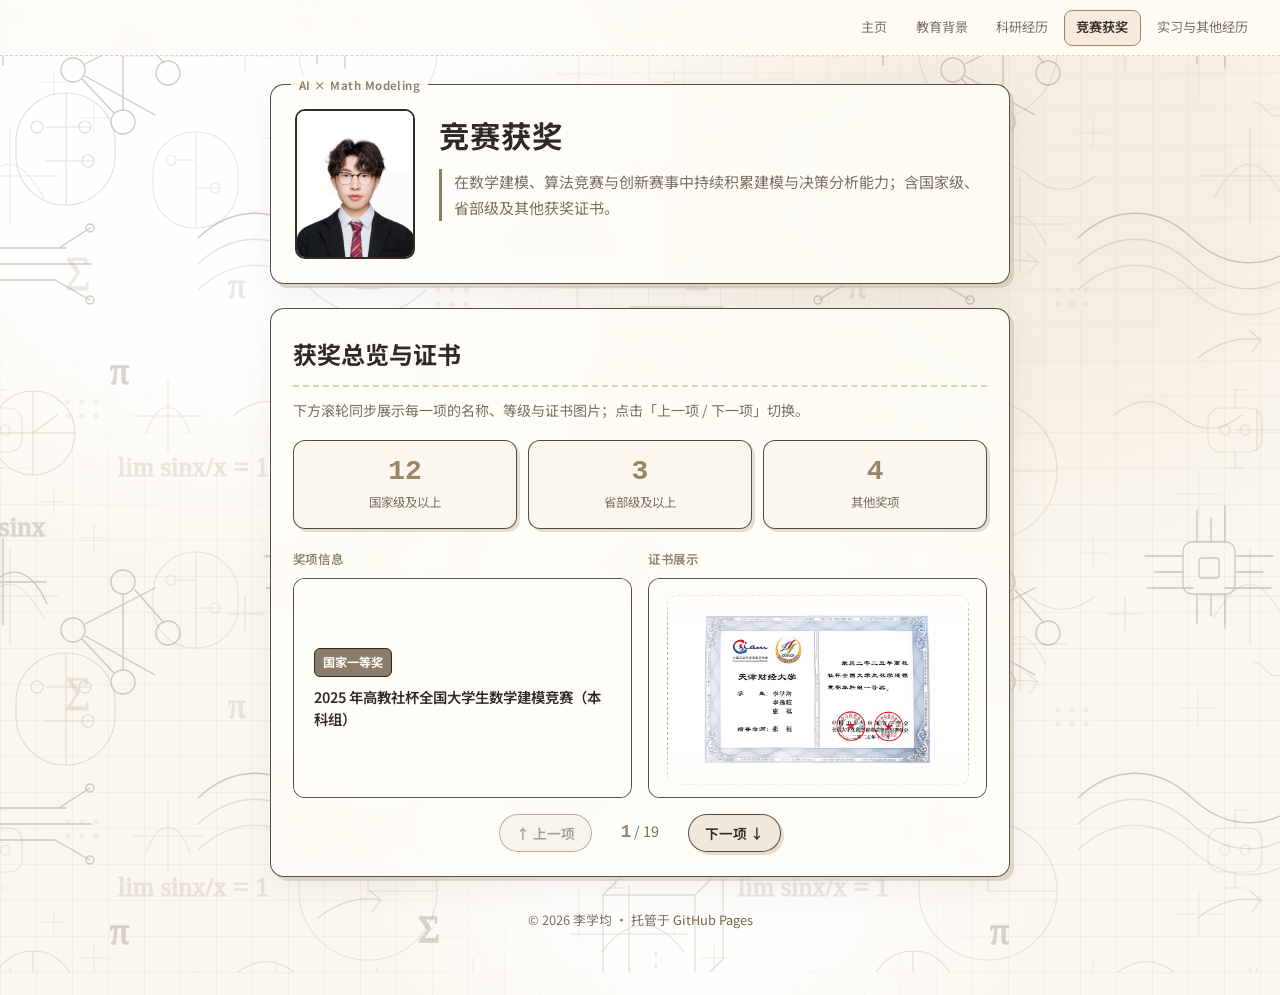
==== competition.html @ 3987a846 "拆分站点为五个板块：主页、教育、科研、竞赛、实习" ====
<!doctype html>
<html lang="zh-CN">
<head>
  <meta charset="UTF-8" />
  <meta name="viewport" content="width=device-width, initial-scale=1.0" />
  <meta name="description" content="李学均 - 竞赛获奖与证书展示" />
  <title>竞赛获奖 · 李学均</title>
  <link rel="preconnect" href="https://fonts.googleapis.com" />
  <link rel="preconnect" href="https://fonts.gstatic.com" crossorigin />
  <link href="https://fonts.googleapis.com/css2?family=Noto+Sans+SC:wght@400;500;700&display=swap" rel="stylesheet" />
  <link rel="stylesheet" href="css/style.css" />
</head>
<body>
  <div class="bg-gradient" aria-hidden="true"></div>

  <nav class="site-nav" aria-label="页面导览">
    <a href="./">主页</a>
    <a href="education.html">教育背景</a>
    <a href="research.html">科研经历</a>
    <a href="competition.html" aria-current="page">竞赛获奖</a>
    <a href="other.html">实习与其他经历</a>
  </nav>

  <div class="container">
    <header class="profile">
      <img class="avatar-img" src="images/avatar.jpg" alt="李学均证件照" width="120" height="150" />
      <div class="profile-main">
        <h1>竞赛获奖</h1>
        <p class="tagline">在数学建模、算法竞赛与创新赛事中持续积累建模与决策分析能力；含国家级、省部级及其他获奖证书。</p>
      </div>
    </header>

    <main>
      <section id="competition">
        <div class="section-head">
          <h2>获奖总览与证书</h2>
        </div>
        <p class="section-intro">下方滚轮同步展示每一项的名称、等级与证书图片；点击「上一项 / 下一项」切换。</p>
        <div id="award-carousel-root"></div>
      </section>
    </main>

    <footer>
      <p>© <span id="year"></span> 李学均 · 托管于 <a href="https://pages.github.com/" target="_blank" rel="noopener noreferrer">GitHub Pages</a></p>
    </footer>
  </div>

  <script src="js/competition-carousel.js"></script>
  <script>
    document.getElementById("year").textContent = new Date().getFullYear();
  </script>
</body>
</html>
---- css/style.css ----
:root {
  --bg: #fbf7ef;
  --bg-warm: #fffdf8;
  --bg-soft: #f4eadc;
  --bg-grid: rgba(205, 190, 170, 0.16);
  --surface: rgba(255, 253, 248, 0.9);
  --border: #ddd0bd;
  --border-sketch: #c4b39b;
  --text: #2f2a24;
  --muted: #7a6f61;
  --accent: #8b7d6b;
  --accent-soft: #f1e8dc;
  --math: #9a8567;
  --math-soft: #f5eadc;
  --sketch: #8f8171;
  --radius: 14px;
  --shadow: 0 10px 32px rgba(99, 82, 61, 0.08);
  --nav-h: 3.25rem;
  --stroke: 1.8;
}

* {
  box-sizing: border-box;
  margin: 0;
  padding: 0;
}

html {
  scroll-behavior: smooth;
  scroll-padding-top: calc(var(--nav-h) + 1rem);
}

body {
  position: relative;
  overflow-x: hidden;
  font-family: "Noto Sans SC", system-ui, sans-serif;
  background-color: var(--bg);
  background-image:
    radial-gradient(circle at 18% 12%, rgba(255, 255, 255, 0.95) 0 18%, transparent 34%),
    radial-gradient(circle at 82% 18%, rgba(239, 226, 208, 0.45) 0 13%, transparent 31%),
    radial-gradient(circle at 55% 82%, rgba(255, 255, 255, 0.82) 0 16%, transparent 33%),
    linear-gradient(var(--bg-grid) 1px, transparent 1px),
    linear-gradient(90deg, var(--bg-grid) 1px, transparent 1px);
  background-size: auto, auto, auto, 36px 36px, 36px 36px;
  color: var(--text);
  line-height: 1.75;
  min-height: 100vh;
}

/* AI × 数学简笔画动态背景层 */
body::before,
body::after {
  content: "";
  position: fixed;
  inset: -8vh -8vw;
  z-index: -2;
  pointer-events: none;
  background-repeat: repeat;
  will-change: transform;
}

body::before {
  opacity: 0.58;
  background-size: 880px 560px;
  background-image: url("data:image/svg+xml,%3Csvg xmlns='http://www.w3.org/2000/svg' width='880' height='560' viewBox='0 0 880 560' fill='none'%3E%3Cg stroke='%23918375' stroke-width='1.35' stroke-linecap='round' stroke-linejoin='round' opacity='.74'%3E%3Cpath d='M62 94h86m-43-43v86'/%3E%3Cpath d='M83 116c18-42 48-43 66 0'/%3E%3Ctext x='71' y='48' font-family='Georgia,serif' font-size='28' fill='%23918375' opacity='.72'%3Ey=sinx%3C/text%3E%3Cpath d='M690 76h96m-48-48v96'/%3E%3Cpath d='M714 103c18-69 44-69 62 0'/%3E%3Ctext x='704' y='36' font-family='Georgia,serif' font-size='27' fill='%23918375' opacity='.7'%3Ey=ax²+bx+c%3C/text%3E%3Ccircle cx='225' cy='94' r='12'/%3E%3Ccircle cx='175' cy='142' r='12'/%3E%3Ccircle cx='270' cy='145' r='12'/%3E%3Ccircle cx='225' cy='194' r='12'/%3E%3Cpath d='M225 106v76M187 136l70-36M187 148l70 39M237 102l29 33M184 151l32 34'/%3E%3Crect x='405' y='54' width='52' height='52' rx='9'/%3E%3Crect x='421' y='70' width='20' height='20' rx='3'/%3E%3Cpath d='M405 68h-38m38 16h-28m38 16h-46M457 68h38m-38 16h28m-38 16h46M419 54V22m14 32V30m14 24V18M419 106v30m14-30v22m14-22v34'/%3E%3Cpath d='M73 336h120M73 320h95M73 352h84M72 320l-32-20m33 52-32 20m120-52 31-20m-35 52 35 20'/%3E%3Ccircle cx='40' cy='300' r='4'/%3E%3Ccircle cx='192' cy='300' r='4'/%3E%3Ccircle cx='40' cy='372' r='4'/%3E%3Ccircle cx='192' cy='372' r='4'/%3E%3Cpath d='M300 310c35-33 79-33 114 0s79 33 114 0'/%3E%3Cpath d='M300 336c35-33 79-33 114 0s79 33 114 0' opacity='.55'/%3E%3Cpath d='M300 362c35-33 79-33 114 0s79 33 114 0' opacity='.42'/%3E%3Cpath d='M578 286l62-92 62 92zM640 194v92'/%3E%3Ctext x='609' y='321' font-family='Georgia,serif' font-size='31' fill='%23918375' opacity='.72'%3E∫ f(x) dx%3C/text%3E%3Ctext x='212' y='456' font-family='Georgia,serif' font-size='38' fill='%23918375' opacity='.78'%3Eπ%3C/text%3E%3Ctext x='520' y='454' font-family='Georgia,serif' font-size='38' fill='%23918375' opacity='.78'%3EΣ%3C/text%3E%3Cpath d='M705 407h92v92h-92zM705 407l28-28h92v92l-28 28M797 407l28-28M797 499l28-28' opacity='.6'/%3E%3C/g%3E%3Cg stroke='%23b7a58d' stroke-width='1.15' stroke-linecap='round' stroke-linejoin='round' opacity='.62'%3E%3Cpath d='M93 505a42 42 0 1 0 84 0a42 42 0 1 0-84 0M135 463v84M93 505h84M135 505l24-18'/%3E%3Cpath d='M336 487c22-18 42-18 64 0s42 18 64 0'/%3E%3Cpath d='M420 430c20-16 40-22 63-18M483 412l-11-9m11 9l-9 12'/%3E%3Cpath d='M672 446h118m-59-48v96M704 464c27-36 55-36 82 0'/%3E%3Cpath d='M758 464v40' stroke-dasharray='5 6'/%3E%3Cpath d='M118 214c0-27 22-49 49-49h1c27 0 49 22 49 49v14c0 27-22 49-49 49h-1c-27 0-49-22-49-49zM168 165v112M148 199h20m-20 34h20m0-34h25m-25 34h28M145 199a6 6 0 1 0 0 .1M193 199a6 6 0 1 0 0 .1M196 233a6 6 0 1 0 0 .1'/%3E%3C/g%3E%3Cg fill='%23b7a58d' opacity='.48'%3E%3Ccircle cx='56' cy='210' r='3'/%3E%3Ccircle cx='72' cy='210' r='3'/%3E%3Ccircle cx='88' cy='210' r='3'/%3E%3Ccircle cx='56' cy='226' r='3'/%3E%3Ccircle cx='72' cy='226' r='3'/%3E%3Ccircle cx='88' cy='226' r='3'/%3E%3Ccircle cx='56' cy='242' r='3'/%3E%3Ccircle cx='72' cy='242' r='3'/%3E%3Ccircle cx='88' cy='242' r='3'/%3E%3Ccircle cx='812' cy='184' r='3'/%3E%3Ccircle cx='828' cy='184' r='3'/%3E%3Ccircle cx='844' cy='184' r='3'/%3E%3Ccircle cx='812' cy='200' r='3'/%3E%3Ccircle cx='828' cy='200' r='3'/%3E%3Ccircle cx='844' cy='200' r='3'/%3E%3Ccircle cx='812' cy='216' r='3'/%3E%3Ccircle cx='828' cy='216' r='3'/%3E%3Ccircle cx='844' cy='216' r='3'/%3E%3C/g%3E%3Cg stroke='%23c8b79f' stroke-width='1.2' opacity='.62' stroke-linecap='round'%3E%3Cpath d='M540 92h42M560 72v42M330 126h34M347 109v34M568 236h42M589 216v42M458 502h42M479 481v42M770 300h36M788 282v36'/%3E%3Cpath d='M475 174c12 0 12 14 24 14s12-14 24-14 12 14 24 14'/%3E%3C/g%3E%3C/svg%3E");
  animation: aiMathFloatA 34s ease-in-out infinite alternate;
}

body::after {
  opacity: 0.32;
  z-index: -1;
  background-size: 620px 420px;
  background-image: url("data:image/svg+xml,%3Csvg xmlns='http://www.w3.org/2000/svg' width='620' height='420' viewBox='0 0 620 420' fill='none'%3E%3Cg stroke='%23a99780' stroke-width='1.15' stroke-linecap='round' stroke-linejoin='round' opacity='.68'%3E%3Crect x='70' y='60' width='54' height='44' rx='13'/%3E%3Ccircle cx='87' cy='82' r='5'/%3E%3Ccircle cx='107' cy='82' r='5'/%3E%3Cpath d='M97 104v16M88 120h18M97 60V42m0 0h11'/%3E%3Cpath d='M235 68h70m-35-35v70M248 85c12-34 32-34 44 0'/%3E%3Ctext x='220' y='128' font-family='Georgia,serif' font-size='27' fill='%23a99780'%3Elim sinx/x = 1%3C/text%3E%3Cpath d='M470 54c38 0 69 31 69 69M470 54v69h69'/%3E%3Ccircle cx='470' cy='123' r='69'/%3E%3Cpath d='M64 248h96m-48-48v96M76 270c25-45 45-45 70 0'/%3E%3Cpath d='M255 246c0-24 18-42 42-42h1c24 0 42 18 42 42v12c0 24-18 42-42 42h-1c-24 0-42-18-42-42zM298 204v96M278 232h20m0 28h24M278 232a5 5 0 1 0 0 .1M322 260a5 5 0 1 0 0 .1'/%3E%3Cpath d='M445 248c22-18 44-18 66 0s44 18 66 0'/%3E%3Cpath d='M455 296h94m-47-47v94M476 317c18-38 34-38 52 0'/%3E%3Cpath d='M430 350c28-16 59-21 90-16M520 334l-11-9m11 9l-9 12'/%3E%3Ctext x='167' y='354' font-family='Georgia,serif' font-size='36' fill='%23a99780'%3E∑%3C/text%3E%3Ctext x='330' y='370' font-family='Georgia,serif' font-size='36' fill='%23a99780'%3Eπ%3C/text%3E%3C/g%3E%3Cg stroke='%23c7b8a2' stroke-width='1.05' opacity='.72' stroke-linecap='round'%3E%3Cpath d='M38 146h46M61 123v46M144 154h24M156 142v24M370 78h36M388 60v36M560 205h30M575 190v30M42 360h36M60 342v36'/%3E%3Cpath d='M182 190h28m-14-14v28M364 210h28m-14-14v28'/%3E%3C/g%3E%3Cg fill='%23c7b8a2' opacity='.54'%3E%3Ccircle cx='170' cy='54' r='2.8'/%3E%3Ccircle cx='184' cy='54' r='2.8'/%3E%3Ccircle cx='198' cy='54' r='2.8'/%3E%3Ccircle cx='170' cy='68' r='2.8'/%3E%3Ccircle cx='184' cy='68' r='2.8'/%3E%3Ccircle cx='198' cy='68' r='2.8'/%3E%3Ccircle cx='540' cy='362' r='2.8'/%3E%3Ccircle cx='554' cy='362' r='2.8'/%3E%3Ccircle cx='568' cy='362' r='2.8'/%3E%3Ccircle cx='540' cy='376' r='2.8'/%3E%3Ccircle cx='554' cy='376' r='2.8'/%3E%3Ccircle cx='568' cy='376' r='2.8'/%3E%3C/g%3E%3C/svg%3E");
  animation: aiMathFloatB 46s ease-in-out infinite alternate;
}

@keyframes aiMathFloatA {
  0% { transform: translate3d(-1.5vw, -1.2vh, 0) rotate(-0.2deg); }
  28% { transform: translate3d(1.8vw, 1.1vh, 0) rotate(0.35deg); }
  58% { transform: translate3d(-0.8vw, 2.2vh, 0) rotate(-0.15deg); }
  100% { transform: translate3d(1.2vw, -0.8vh, 0) rotate(0.25deg); }
}

@keyframes aiMathFloatB {
  0% { transform: translate3d(1.2vw, 1vh, 0) rotate(0.25deg); }
  35% { transform: translate3d(-2vw, -0.8vh, 0) rotate(-0.25deg); }
  72% { transform: translate3d(0.6vw, -2vh, 0) rotate(0.18deg); }
  100% { transform: translate3d(-1vw, 1.3vh, 0) rotate(-0.2deg); }
}

/* 背景简笔画装饰 */
.sketch-deco {
  position: fixed;
  pointer-events: none;
  z-index: 0;
  opacity: 0.34;
  color: var(--sketch);
  filter: drop-shadow(0 10px 18px rgba(106, 91, 70, 0.08));
  animation: sketchRandomFloat var(--float-duration, 13s) ease-in-out infinite alternate;
  animation-delay: var(--float-delay, 0s);
  will-change: transform;
}

.sketch-deco svg {
  width: 100%;
  height: 100%;
}

.sketch-deco--tl { top: 4.5rem; left: 1rem; width: 120px; height: 100px; --float-duration: 12s; --float-delay: -2s; }
.sketch-deco--tr { top: 5rem; right: 1rem; width: 110px; height: 90px; opacity: 0.28; --float-duration: 15s; --float-delay: -6s; }
.sketch-deco--bl { bottom: 2rem; left: 0.5rem; width: 100px; height: 80px; opacity: 0.25; --float-duration: 17s; --float-delay: -9s; }
.sketch-deco--br { bottom: 2rem; right: 0.5rem; width: 130px; height: 100px; opacity: 0.3; --float-duration: 14s; --float-delay: -4s; }

@keyframes sketchRandomFloat {
  0% { transform: translate3d(0, 0, 0) rotate(-1deg); }
  33% { transform: translate3d(10px, -16px, 0) rotate(1.5deg); }
  66% { transform: translate3d(-8px, 12px, 0) rotate(-1.2deg); }
  100% { transform: translate3d(14px, 7px, 0) rotate(1deg); }
}

/* 顶栏导览 */
.site-nav {
  position: fixed;
  top: 0;
  right: 0;
  left: 0;
  z-index: 100;
  display: flex;
  justify-content: flex-end;
  align-items: center;
  gap: 0.25rem;
  flex-wrap: wrap;
  padding: 0.6rem 1.25rem;
  background: rgba(255, 253, 248, 0.88);
  backdrop-filter: blur(10px);
  border-bottom: 1.5px dashed var(--border);
}

.site-nav a {
  color: var(--muted);
  text-decoration: none;
  font-size: 0.82rem;
  padding: 0.35rem 0.7rem;
  border-radius: 8px;
  border: 1.5px solid transparent;
  transition: color 0.2s, background 0.2s, border-color 0.2s, transform 0.2s;
  white-space: nowrap;
}

.site-nav a:hover,
.site-nav a:focus-visible {
  color: var(--text);
  background: var(--accent-soft);
  border-color: var(--border);
}

.site-nav a[aria-current="page"] {
  color: var(--text);
  background: var(--math-soft);
  border-color: var(--math);
  font-weight: 600;
}

/* 主页板块入口 */
.home-hub {
  margin-bottom: 0;
}

.home-cards {
  list-style: none;
  display: grid;
  grid-template-columns: repeat(auto-fill, minmax(220px, 1fr));
  gap: 0.85rem;
}

.home-card {
  display: flex;
  flex-direction: column;
  gap: 0.35rem;
  height: 100%;
  padding: 1rem 1.05rem;
  text-decoration: none;
  color: inherit;
  background: rgba(251, 247, 239, 0.78);
  border: 1.8px solid rgba(47, 42, 36, 0.82);
  border-radius: 12px;
  box-shadow: 3px 3px 0 rgba(210, 196, 175, 0.55);
  transition: transform 0.15s ease, background 0.2s ease, box-shadow 0.2s ease;
}

.home-card:hover,
.home-card:focus-visible {
  background: #fffdf8;
  transform: translateY(-2px);
  box-shadow: 5px 5px 0 rgba(210, 196, 175, 0.62);
}

.home-card__icon {
  align-self: flex-start;
  font-size: 0.72rem;
  font-weight: 700;
  letter-spacing: 0.06em;
  font-family: "Courier New", monospace;
  color: var(--math);
  padding: 0.2rem 0.45rem;
  border: 1.5px dashed var(--border-sketch);
  border-radius: 6px;
}

.home-card__title {
  font-size: 1rem;
  font-weight: 700;
  color: var(--text);
}

.home-card__desc {
  font-size: 0.82rem;
  color: var(--muted);
  line-height: 1.5;
}

.container {
  position: relative;
  z-index: 1;
  max-width: 780px;
  margin: 0 auto;
  padding: calc(var(--nav-h) + 2rem) 1.25rem 4rem;
}

/* 首页 */
header.profile {
  display: grid;
  grid-template-columns: auto 1fr;
  gap: 1.25rem 1.5rem;
  align-items: start;
  padding: 1.5rem;
  margin-bottom: 1.5rem;
  background: var(--surface);
  border: 1.8px solid rgba(47, 42, 36, 0.82);
  border-radius: var(--radius);
  box-shadow: 4px 4px 0 rgba(210, 196, 175, 0.7), var(--shadow);
  position: relative;
  backdrop-filter: blur(8px);
}

header.profile::before {
  content: "AI × Math Modeling";
  position: absolute;
  top: -0.65rem;
  left: 1.25rem;
  font-size: 0.72rem;
  font-weight: 600;
  letter-spacing: 0.04em;
  color: var(--accent);
  background: var(--surface);
  padding: 0 0.5rem;
}

.avatar-wrap {
  grid-row: 1 / span 3;
  position: relative;
}

.avatar-img {
  width: 120px;
  height: 150px;
  object-fit: cover;
  object-position: center top;
  border-radius: 10px;
  border: 2px solid var(--text);
  display: block;
  background: #fff;
}

.avatar-doodle {
  position: absolute;
  bottom: -8px;
  right: -12px;
  width: 36px;
  height: 36px;
  color: var(--math);
}

.profile-main h1 {
  font-size: 1.9rem;
  font-weight: 700;
  letter-spacing: 0.03em;
  margin-bottom: 0.4rem;
  color: var(--text);
}

.tagline {
  color: var(--muted);
  font-size: 0.94rem;
  margin-bottom: 0.9rem;
  padding-left: 0.75rem;
  border-left: 3px solid var(--accent);
}

.profile-meta {
  list-style: none;
  font-size: 0.88rem;
  color: var(--muted);
}

.profile-meta li {
  margin-bottom: 0.35rem;
  display: flex;
  flex-wrap: wrap;
  gap: 0.25rem 0.5rem;
  align-items: baseline;
}

.profile-meta a {
  color: #75654f;
  text-decoration: none;
  border-bottom: 1px dashed #75654f;
}

.profile-meta a:hover {
  border-bottom-style: solid;
}

.profile-meta strong {
  color: var(--text);
  font-weight: 600;
  min-width: 4.5em;
}

.profile-tags {
  display: flex;
  flex-wrap: wrap;
  gap: 0.4rem;
  margin-top: 0.75rem;
  list-style: none;
}

.profile-tags li {
  font-size: 0.78rem;
  padding: 0.2rem 0.55rem;
  border: 1.5px dashed var(--border-sketch);
  border-radius: 6px;
  color: var(--sketch);
  background: rgba(251, 247, 239, 0.78);
}

/* 区块 */
section {
  background: var(--surface);
  border: 1.8px solid rgba(47, 42, 36, 0.82);
  border-radius: var(--radius);
  padding: 1.5rem 1.35rem;
  margin-bottom: 1.35rem;
  box-shadow: 4px 4px 0 rgba(210, 196, 175, 0.62), var(--shadow);
  position: relative;
  backdrop-filter: blur(8px);
}

.section-head {
  display: flex;
  align-items: center;
  gap: 0.65rem;
  margin-bottom: 1rem;
  padding-bottom: 0.65rem;
  border-bottom: 2px dashed var(--border);
}

.section-icon {
  flex-shrink: 0;
  width: 36px;
  height: 36px;
  color: var(--accent);
}

section > h2 {
  font-size: 1.12rem;
  font-weight: 700;
  color: var(--text);
  margin: 0;
  padding: 0;
  border: none;
}

section h3 {
  font-size: 0.95rem;
  font-weight: 600;
  color: var(--math);
  margin: 1.35rem 0 0.75rem;
  display: flex;
  align-items: center;
  gap: 0.4rem;
}

section h3::before {
  content: "";
  display: inline-block;
  width: 12px;
  height: 12px;
  border: 2px solid var(--math);
  border-radius: 50%;
  flex-shrink: 0;
}

section h3:first-of-type {
  margin-top: 0;
}

.edu-header .school {
  font-size: 1rem;
  font-weight: 600;
}

.edu-header .detail {
  font-size: 0.88rem;
  color: var(--muted);
  margin-top: 0.2rem;
}

.edu-stats {
  display: flex;
  flex-wrap: wrap;
  gap: 0.5rem;
  margin: 0.85rem 0 1rem;
}

.edu-stats span {
  font-size: 0.84rem;
  padding: 0.3rem 0.7rem;
  background: var(--math-soft);
  color: var(--math);
  border: 1.5px solid var(--math);
  border-radius: 999px;
  font-weight: 500;
}

.course-grid {
  display: grid;
  grid-template-columns: repeat(auto-fill, minmax(148px, 1fr));
  gap: 0.55rem;
  list-style: none;
  margin-bottom: 1rem;
}

.course-grid li {
  font-size: 0.82rem;
  padding: 0.55rem 0.65rem;
  background: rgba(251, 247, 239, 0.78);
  border: 1.5px dashed var(--border-sketch);
  border-radius: 10px;
  color: var(--muted);
}

.course-grid .score {
  display: block;
  color: var(--accent);
  font-weight: 700;
  font-size: 1rem;
  margin-top: 0.2rem;
  font-family: "Courier New", monospace;
}

.honors-list {
  list-style: none;
  display: flex;
  flex-wrap: wrap;
  gap: 0.5rem;
}

.honors-list li {
  font-size: 0.82rem;
  padding: 0.35rem 0.75rem;
  background: var(--accent-soft);
  border: 1.5px solid var(--accent);
  border-radius: 8px;
  color: var(--text);
}

.entry-list {
  list-style: none;
}

.entry-list > li {
  padding: 1rem 0;
  border-bottom: 1.5px dashed var(--border);
}

.entry-list > li:last-child {
  border-bottom: none;
  padding-bottom: 0;
}

.entry-title {
  font-size: 0.92rem;
  font-weight: 600;
  margin-bottom: 0.5rem;
  line-height: 1.55;
}

.entry-body {
  list-style: none;
  font-size: 0.88rem;
  color: var(--muted);
}

.entry-body li {
  position: relative;
  padding-left: 1.1rem;
  margin-bottom: 0.35rem;
}

.entry-body li::before {
  content: "→";
  position: absolute;
  left: 0;
  color: var(--accent);
  font-size: 0.85em;
}

.competition-list {
  list-style: none;
}

.competition-list li {
  font-size: 0.9rem;
  padding: 0.5rem 0;
  border-bottom: 1.5px dashed var(--border);
  display: flex;
  flex-wrap: wrap;
  gap: 0.4rem 0.75rem;
  align-items: baseline;
}

.competition-list li:last-child {
  border-bottom: none;
}

.competition-list .award {
  color: #fffdf8;
  background: var(--accent);
  font-weight: 600;
  font-size: 0.78rem;
  padding: 0.15rem 0.5rem;
  border-radius: 6px;
  border: 1.5px solid var(--text);
  white-space: nowrap;
}

.competition-list .event {
  color: var(--text);
  flex: 1;
  min-width: 12rem;
}

/* 竞赛获奖总览 + 双滚轮 */
.section-intro {
  font-size: 0.88rem;
  color: var(--muted);
  margin: -0.35rem 0 1.1rem;
}

.award-overview {
  display: grid;
  grid-template-columns: repeat(3, 1fr);
  gap: 0.65rem;
  margin-bottom: 1.25rem;
}

.award-stat {
  text-align: center;
  padding: 0.85rem 0.5rem;
  background: rgba(251, 247, 239, 0.85);
  border: 1.8px solid rgba(47, 42, 36, 0.82);
  border-radius: 12px;
  box-shadow: 3px 3px 0 rgba(210, 196, 175, 0.55);
}

.award-stat__num {
  display: block;
  font-size: 1.75rem;
  font-weight: 700;
  color: var(--math);
  font-family: "Courier New", monospace;
  line-height: 1.2;
}

.award-stat__label {
  display: block;
  margin-top: 0.25rem;
  font-size: 0.78rem;
  color: var(--muted);
}

.award-carousel__wheels {
  display: grid;
  grid-template-columns: 1fr 1fr;
  gap: 1rem;
  align-items: stretch;
}

.wheel-panel {
  min-width: 0;
}

.wheel-panel__label {
  font-size: 0.78rem;
  font-weight: 600;
  color: var(--sketch);
  letter-spacing: 0.06em;
  text-transform: uppercase;
  margin-bottom: 0.45rem;
}

.wheel-viewport {
  position: relative;
  height: 220px;
  overflow: hidden;
  border: 1.8px solid rgba(47, 42, 36, 0.82);
  border-radius: 12px;
  background: rgba(255, 253, 248, 0.72);
  box-shadow: inset 0 0 0 1px rgba(255, 255, 255, 0.65);
  perspective: 900px;
}

.wheel-viewport::before,
.wheel-viewport::after {
  content: "";
  position: absolute;
  left: 0;
  right: 0;
  height: 48px;
  z-index: 2;
  pointer-events: none;
}

.wheel-viewport::before {
  top: 0;
  background: linear-gradient(to bottom, var(--bg-warm) 10%, transparent);
}

.wheel-viewport::after {
  bottom: 0;
  background: linear-gradient(to top, var(--bg-warm) 10%, transparent);
}

.wheel-track {
  display: flex;
  flex-direction: column;
  gap: 0.65rem;
  padding: 10px 0.75rem;
  transition: transform 0.52s cubic-bezier(0.33, 1, 0.45, 1);
  will-change: transform;
}

.wheel-item {
  flex-shrink: 0;
  min-height: 200px;
  display: flex;
  flex-direction: column;
  justify-content: center;
  opacity: 0.38;
  transform: scale(0.94) rotateX(8deg);
  transform-origin: center center;
  transition: opacity 0.45s ease, transform 0.52s cubic-bezier(0.33, 1, 0.45, 1);
}

.wheel-item.is-adjacent {
  opacity: 0.62;
  transform: scale(0.97) rotateX(4deg);
}

.wheel-item.is-active {
  opacity: 1;
  transform: scale(1) rotateX(0deg);
}

.wheel-item--text {
  padding: 0.65rem 0.5rem;
}

.wheel-item__level {
  display: inline-block;
  align-self: flex-start;
  font-size: 0.76rem;
  font-weight: 700;
  color: #fffdf8;
  background: var(--accent);
  border: 1.5px solid var(--text);
  border-radius: 6px;
  padding: 0.18rem 0.5rem;
  margin-bottom: 0.55rem;
}

.wheel-item__name {
  font-size: 0.9rem;
  font-weight: 600;
  line-height: 1.55;
  color: var(--text);
}

.wheel-item--image {
  padding: 0.35rem;
}

.cert-frame {
  position: relative;
  width: 100%;
  height: 190px;
  border: 1.5px dashed var(--border-sketch);
  border-radius: 10px;
  overflow: hidden;
  background: #fff;
  display: flex;
  align-items: center;
  justify-content: center;
}

.cert-frame img {
  width: 100%;
  height: 100%;
  object-fit: contain;
  display: block;
}

.cert-frame.is-missing img {
  display: none;
}

.cert-placeholder {
  display: none;
  flex-direction: column;
  align-items: center;
  justify-content: center;
  gap: 0.35rem;
  padding: 0.75rem;
  text-align: center;
  color: var(--muted);
}

.cert-frame.is-missing .cert-placeholder {
  display: flex;
}

.cert-placeholder p {
  font-size: 0.82rem;
}

.cert-placeholder code {
  font-size: 0.68rem;
  word-break: break-all;
  color: var(--sketch);
  background: var(--accent-soft);
  padding: 0.2rem 0.35rem;
  border-radius: 4px;
}

.award-carousel__controls {
  display: flex;
  align-items: center;
  justify-content: center;
  gap: 1rem;
  margin-top: 1rem;
  flex-wrap: wrap;
}

.wheel-btn {
  font-family: inherit;
  font-size: 0.86rem;
  font-weight: 600;
  color: var(--text);
  background: var(--accent-soft);
  border: 1.8px solid rgba(47, 42, 36, 0.82);
  border-radius: 999px;
  padding: 0.5rem 1rem;
  cursor: pointer;
  box-shadow: 3px 3px 0 rgba(210, 196, 175, 0.55);
  transition: transform 0.15s ease, background 0.2s ease, opacity 0.2s ease;
}

.wheel-btn:hover:not(:disabled) {
  background: #fffdf8;
  transform: translateY(-1px);
}

.wheel-btn:disabled {
  opacity: 0.45;
  cursor: not-allowed;
  box-shadow: none;
}

.wheel-indicator {
  font-size: 0.9rem;
  color: var(--muted);
  min-width: 4rem;
  text-align: center;
}

.wheel-indicator__current {
  font-weight: 700;
  color: var(--math);
  font-family: "Courier New", monospace;
  font-size: 1.1rem;
}

.other-list .entry-desc {
  font-size: 0.88rem;
  color: var(--muted);
}

footer {
  text-align: center;
  margin-top: 2rem;
  font-size: 0.8rem;
  color: var(--muted);
}

footer a {
  color: #75654f;
  text-decoration: none;
}

footer .footer-doodle {
  display: block;
  margin: 0 auto 0.5rem;
  width: 48px;
  height: 32px;
  color: var(--sketch);
  opacity: 0.5;
}

@media (max-width: 600px) {
  .sketch-deco { display: none; }

  body::before {
    opacity: 0.34;
    background-size: 700px 445px;
  }

  body::after {
    opacity: 0.2;
    background-size: 520px 352px;
  }

  .site-nav {
    justify-content: center;
    padding: 0.5rem;
    gap: 0.2rem;
  }

  .site-nav a {
    font-size: 0.74rem;
    padding: 0.32rem 0.5rem;
  }

  .home-cards {
    grid-template-columns: 1fr;
  }

  header.profile {
    grid-template-columns: 1fr;
    text-align: center;
  }

  .avatar-wrap {
    margin: 0 auto;
    grid-row: auto;
  }

  .tagline {
    border-left: none;
    padding-left: 0;
    text-align: left;
  }

  .profile-meta {
    text-align: left;
  }

  .profile-tags {
    justify-content: center;
  }

  .award-overview {
    grid-template-columns: 1fr;
  }

  .award-carousel__wheels {
    grid-template-columns: 1fr;
  }

  .wheel-viewport {
    height: 200px;
  }

  .wheel-item {
    min-height: 180px;
  }

  .cert-frame {
    height: 168px;
  }
}

@media (prefers-reduced-motion: no-preference) {
  .site-nav a:hover {
    transform: translateY(-1px);
  }
}

@media (prefers-reduced-motion: reduce) {
  *,
  *::before,
  *::after {
    animation-duration: 0.001ms !important;
    animation-iteration-count: 1 !important;
    scroll-behavior: auto !important;
  }
}
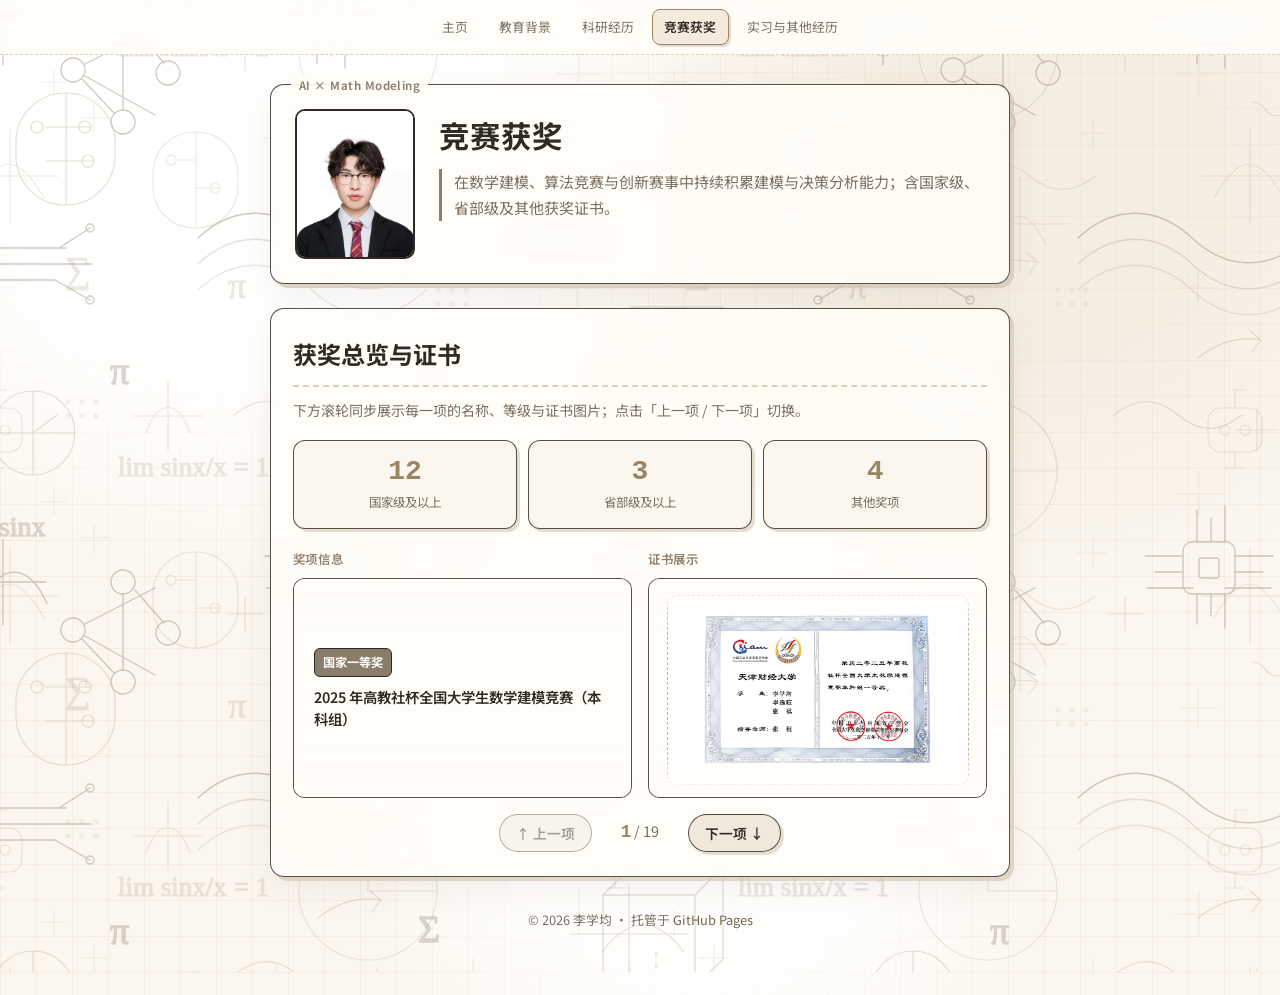
==== commit 948619ef: "修复全站导航：始终五项并高亮当前页，修复首页卡片样式" ====
--- a/competition.html
+++ b/competition.html
@@ -13,13 +13,7 @@
 <body>
   <div class="bg-gradient" aria-hidden="true"></div>
 
-  <nav class="site-nav" aria-label="页面导览">
-    <a href="./">主页</a>
-    <a href="education.html">教育背景</a>
-    <a href="research.html">科研经历</a>
-    <a href="competition.html" aria-current="page">竞赛获奖</a>
-    <a href="other.html">实习与其他经历</a>
-  </nav>
+  <nav class="site-nav" id="site-nav" aria-label="页面导览"></nav>
 
   <div class="container">
     <header class="profile">
@@ -45,6 +39,7 @@
     </footer>
   </div>
 
+  <script src="js/site-nav.js"></script>
   <script src="js/competition-carousel.js"></script>
   <script>
     document.getElementById("year").textContent = new Date().getFullYear();
--- a/css/style.css
+++ b/css/style.css
@@ -118,7 +118,7 @@
   100% { transform: translate3d(14px, 7px, 0) rotate(1deg); }
 }
 
-/* 顶栏导览 */
+/* 顶栏导览 — 始终显示 5 项，当前页高亮 */
 .site-nav {
   position: fixed;
   top: 0;
@@ -126,27 +126,35 @@
   left: 0;
   z-index: 100;
   display: flex;
-  justify-content: flex-end;
+  justify-content: center;
   align-items: center;
-  gap: 0.25rem;
-  flex-wrap: wrap;
-  padding: 0.6rem 1.25rem;
-  background: rgba(255, 253, 248, 0.88);
+  gap: 0.35rem;
+  flex-wrap: nowrap;
+  overflow-x: auto;
+  overscroll-behavior-x: contain;
+  -webkit-overflow-scrolling: touch;
+  padding: 0.55rem 0.75rem;
+  background: rgba(255, 253, 248, 0.92);
   backdrop-filter: blur(10px);
   border-bottom: 1.5px dashed var(--border);
-}
-
+  scrollbar-width: thin;
+}
+
+.site-nav__link,
 .site-nav a {
+  flex-shrink: 0;
   color: var(--muted);
   text-decoration: none;
-  font-size: 0.82rem;
-  padding: 0.35rem 0.7rem;
+  font-size: 0.8rem;
+  padding: 0.38rem 0.72rem;
   border-radius: 8px;
   border: 1.5px solid transparent;
-  transition: color 0.2s, background 0.2s, border-color 0.2s, transform 0.2s;
+  transition: color 0.2s, background 0.2s, border-color 0.2s, transform 0.2s, box-shadow 0.2s;
   white-space: nowrap;
 }
 
+.site-nav__link:hover,
+.site-nav__link:focus-visible,
 .site-nav a:hover,
 .site-nav a:focus-visible {
   color: var(--text);
@@ -154,33 +162,45 @@
   border-color: var(--border);
 }
 
+.site-nav__link.is-current,
+.site-nav__link[aria-current="page"],
 .site-nav a[aria-current="page"] {
   color: var(--text);
   background: var(--math-soft);
   border-color: var(--math);
   font-weight: 600;
+  box-shadow: 2px 2px 0 rgba(210, 196, 175, 0.55);
 }
 
 /* 主页板块入口 */
-.home-hub {
+section.home-hub {
   margin-bottom: 0;
 }
 
-.home-cards {
+ul.home-cards {
   list-style: none;
+  margin: 0;
+  padding: 0;
   display: grid;
   grid-template-columns: repeat(auto-fill, minmax(220px, 1fr));
   gap: 0.85rem;
 }
 
-.home-card {
+ul.home-cards > li {
+  list-style: none;
+  margin: 0;
+  padding: 0;
+}
+
+a.home-card,
+.home-cards .home-card {
   display: flex;
   flex-direction: column;
   gap: 0.35rem;
   height: 100%;
   padding: 1rem 1.05rem;
-  text-decoration: none;
-  color: inherit;
+  text-decoration: none !important;
+  color: var(--text) !important;
   background: rgba(251, 247, 239, 0.78);
   border: 1.8px solid rgba(47, 42, 36, 0.82);
   border-radius: 12px;
@@ -188,8 +208,10 @@
   transition: transform 0.15s ease, background 0.2s ease, box-shadow 0.2s ease;
 }
 
-.home-card:hover,
-.home-card:focus-visible {
+a.home-card:hover,
+a.home-card:focus-visible,
+.home-cards .home-card:hover,
+.home-cards .home-card:focus-visible {
   background: #fffdf8;
   transform: translateY(-2px);
   box-shadow: 5px 5px 0 rgba(210, 196, 175, 0.62);
@@ -841,14 +863,15 @@
   }
 
   .site-nav {
-    justify-content: center;
-    padding: 0.5rem;
-    gap: 0.2rem;
-  }
-
+    justify-content: flex-start;
+    padding: 0.45rem 0.5rem;
+    gap: 0.28rem;
+  }
+
+  .site-nav__link,
   .site-nav a {
-    font-size: 0.74rem;
-    padding: 0.32rem 0.5rem;
+    font-size: 0.72rem;
+    padding: 0.32rem 0.48rem;
   }
 
   .home-cards {
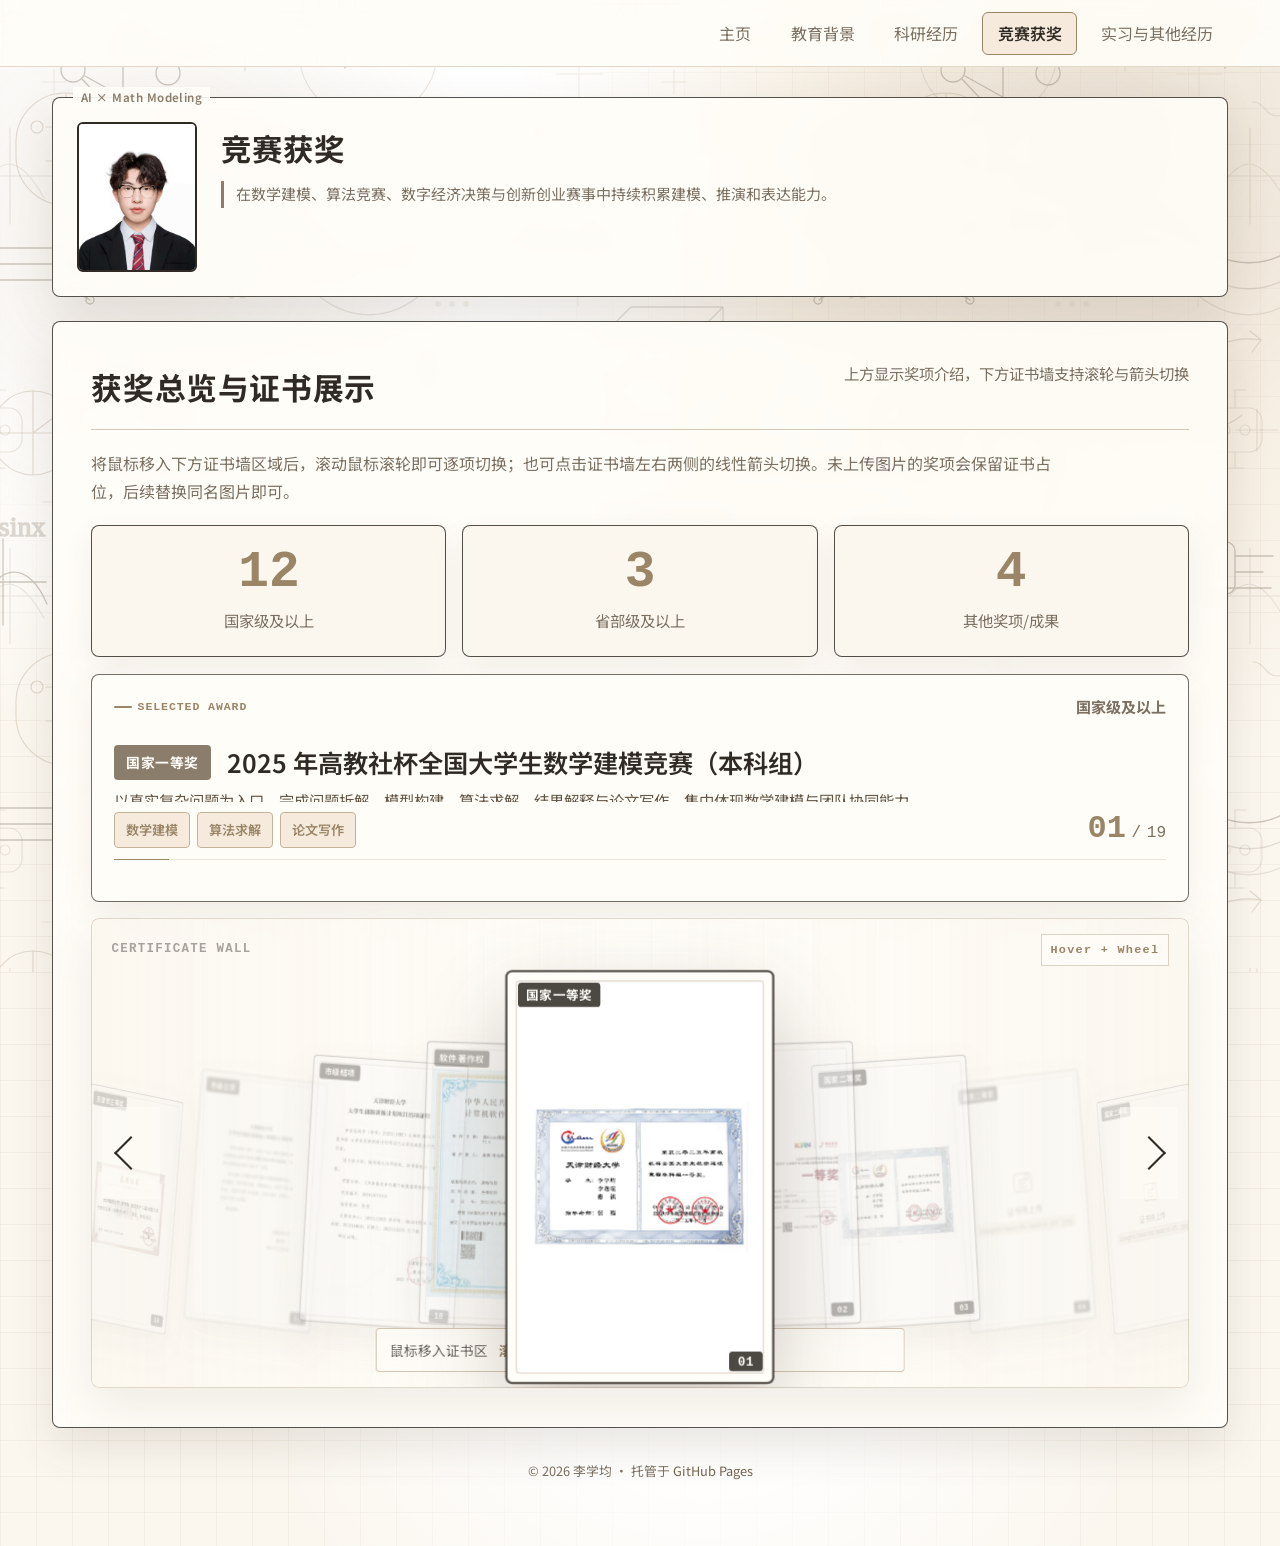
==== commit 4cf7abc9: "采用新版主页：重构首页、科研、竞赛与教育展示" ====
--- a/competition.html
+++ b/competition.html
@@ -15,21 +15,22 @@
 
   <nav class="site-nav" id="site-nav" aria-label="页面导览"></nav>
 
-  <div class="container">
-    <header class="profile">
+  <div class="container container--wide">
+    <header class="profile page-hero page-hero--compact">
       <img class="avatar-img" src="images/avatar.jpg" alt="李学均证件照" width="120" height="150" />
       <div class="profile-main">
         <h1>竞赛获奖</h1>
-        <p class="tagline">在数学建模、算法竞赛与创新赛事中持续积累建模与决策分析能力；含国家级、省部级及其他获奖证书。</p>
+        <p class="tagline">在数学建模、算法竞赛、数字经济决策与创新创业赛事中持续积累建模、推演和表达能力。</p>
       </div>
     </header>
 
     <main>
-      <section id="competition">
-        <div class="section-head">
-          <h2>获奖总览与证书</h2>
+      <section id="competition" class="competition-section">
+        <div class="section-head section-head--split">
+          <h2>获奖总览与证书展示</h2>
+          <span class="section-note">上方显示奖项介绍，下方证书墙支持滚轮与箭头切换</span>
         </div>
-        <p class="section-intro">下方滚轮同步展示每一项的名称、等级与证书图片；点击「上一项 / 下一项」切换。</p>
+        <p class="section-intro">将鼠标移入下方证书墙区域后，滚动鼠标滚轮即可逐项切换；也可点击证书墙左右两侧的线性箭头切换。未上传图片的奖项会保留证书占位，后续替换同名图片即可。</p>
         <div id="award-carousel-root"></div>
       </section>
     </main>
--- a/css/style.css
+++ b/css/style.css
@@ -938,3 +938,2209 @@
     scroll-behavior: auto !important;
   }
 }
+
+/* ===== 2026 前端美化更新：更充实的首页、Coverflow 竞赛页、板块式科研页 ===== */
+:root {
+  --paper: rgba(255, 253, 248, 0.94);
+  --paper-strong: #fffdf8;
+  --ink-line: rgba(47, 42, 36, 0.84);
+  --gold: #a78352;
+  --gold-soft: #f5eadb;
+  --panel-shadow: 6px 6px 0 rgba(210, 196, 175, 0.68), 0 16px 44px rgba(99, 82, 61, 0.1);
+}
+
+.bg-gradient {
+  position: fixed;
+  inset: 0;
+  pointer-events: none;
+  z-index: -3;
+  background:
+    radial-gradient(circle at 12% 26%, rgba(167, 131, 82, 0.12), transparent 26%),
+    radial-gradient(circle at 86% 16%, rgba(143, 129, 113, 0.12), transparent 24%),
+    radial-gradient(circle at 52% 88%, rgba(255, 255, 255, 0.92), transparent 24%);
+}
+
+.container {
+  max-width: 1080px;
+}
+
+.container--wide {
+  max-width: 1120px;
+}
+
+.page-hero {
+  grid-template-columns: auto 1fr;
+  align-items: center;
+}
+
+.page-hero--compact {
+  margin-bottom: 1.1rem;
+}
+
+.section-head--split {
+  justify-content: space-between;
+  align-items: flex-start;
+  flex-wrap: wrap;
+}
+
+.section-note,
+.section-link {
+  color: var(--muted);
+  font-size: 0.82rem;
+  text-decoration: none;
+}
+
+.section-link {
+  border-bottom: 1px dashed currentColor;
+}
+
+.section-intro code {
+  color: var(--math);
+  background: var(--accent-soft);
+  border-radius: 5px;
+  padding: 0.08rem 0.28rem;
+  font-size: 0.78rem;
+}
+
+.eyebrow {
+  display: inline-flex;
+  align-items: center;
+  gap: 0.35rem;
+  margin-bottom: 0.55rem;
+  color: var(--math);
+  font-size: 0.72rem;
+  font-weight: 700;
+  font-family: "Courier New", monospace;
+  letter-spacing: 0.08em;
+  text-transform: uppercase;
+}
+
+.eyebrow::before {
+  content: "";
+  width: 18px;
+  height: 2px;
+  background: currentColor;
+  border-radius: 999px;
+}
+
+/* 首页：首屏信息更饱满 */
+.home-hero {
+  display: grid;
+  grid-template-columns: minmax(0, 1.45fr) minmax(320px, 0.85fr);
+  gap: 1.15rem;
+  align-items: stretch;
+  margin-bottom: 1.25rem;
+}
+
+.hero-card {
+  position: relative;
+  overflow: hidden;
+  background: var(--paper);
+  border: 1.8px solid var(--ink-line);
+  border-radius: 18px;
+  box-shadow: var(--panel-shadow);
+  backdrop-filter: blur(9px);
+}
+
+.hero-card--profile {
+  display: grid;
+  grid-template-columns: auto 1fr;
+  gap: 1.4rem;
+  min-height: 320px;
+  padding: 1.55rem;
+  align-items: center;
+}
+
+.hero-card--profile::after {
+  content: "minimax · nash · graph · agent";
+  position: absolute;
+  right: 1rem;
+  bottom: 0.72rem;
+  color: rgba(154, 133, 103, 0.16);
+  font-family: "Courier New", monospace;
+  font-size: 1.4rem;
+  font-weight: 700;
+  letter-spacing: 0.08em;
+  pointer-events: none;
+}
+
+.avatar-wrap--home {
+  grid-row: auto;
+  display: flex;
+  flex-direction: column;
+  gap: 0.65rem;
+  align-items: center;
+}
+
+.avatar-wrap--home .avatar-img {
+  width: 148px;
+  height: 185px;
+  border-radius: 16px;
+  box-shadow: 4px 4px 0 rgba(210, 196, 175, 0.72);
+}
+
+.avatar-badge {
+  display: inline-flex;
+  color: var(--math);
+  background: var(--math-soft);
+  border: 1.5px dashed var(--border-sketch);
+  border-radius: 999px;
+  padding: 0.25rem 0.62rem;
+  font-size: 0.72rem;
+  font-weight: 700;
+  font-family: "Courier New", monospace;
+  white-space: nowrap;
+}
+
+.profile-main--home h1 {
+  font-size: clamp(2.2rem, 6vw, 4.3rem);
+  line-height: 1.02;
+  margin-bottom: 0.85rem;
+}
+
+.tagline--home {
+  font-size: 1rem;
+  line-height: 1.85;
+  max-width: 680px;
+  background: rgba(251, 247, 239, 0.7);
+  border-left-width: 4px;
+  border-radius: 0 12px 12px 0;
+  padding: 0.8rem 0.95rem;
+}
+
+.profile-tags--hero {
+  margin-top: 1rem;
+}
+
+.profile-tags--hero li {
+  background: #fffdf8;
+  border-style: solid;
+  box-shadow: 2px 2px 0 rgba(210, 196, 175, 0.45);
+}
+
+.hero-card--snapshot {
+  padding: 1.25rem;
+  display: flex;
+  flex-direction: column;
+  justify-content: space-between;
+  min-height: 320px;
+}
+
+.snapshot-header {
+  padding-bottom: 0.9rem;
+  margin-bottom: 0.9rem;
+  border-bottom: 2px dashed var(--border);
+}
+
+.snapshot-kicker {
+  display: block;
+  color: var(--math);
+  font-family: "Courier New", monospace;
+  font-size: 0.72rem;
+  font-weight: 700;
+  letter-spacing: 0.08em;
+  margin-bottom: 0.35rem;
+}
+
+.snapshot-header strong {
+  display: block;
+  font-size: 1.15rem;
+  line-height: 1.45;
+}
+
+.profile-meta--dense {
+  display: grid;
+  gap: 0.32rem;
+}
+
+.profile-meta--dense li {
+  padding: 0.28rem 0;
+  border-bottom: 1px dashed rgba(221, 208, 189, 0.78);
+}
+
+.profile-meta--dense li:last-child {
+  border-bottom: 0;
+}
+
+.home-dashboard,
+.home-map,
+.home-awards {
+  margin-bottom: 1.25rem;
+}
+
+.metric-grid {
+  display: grid;
+  grid-template-columns: repeat(4, minmax(0, 1fr));
+  gap: 0.85rem;
+}
+
+.metric-card {
+  min-height: 172px;
+  padding: 1rem;
+  background: rgba(251, 247, 239, 0.86);
+  border: 1.8px solid var(--ink-line);
+  border-radius: 14px;
+  box-shadow: 3px 3px 0 rgba(210, 196, 175, 0.55);
+}
+
+.metric-card__num {
+  display: block;
+  color: var(--math);
+  font-size: clamp(1.75rem, 4vw, 2.7rem);
+  font-family: "Courier New", monospace;
+  font-weight: 700;
+  line-height: 1;
+  margin-bottom: 0.35rem;
+}
+
+.metric-card__label {
+  display: block;
+  color: var(--text);
+  font-size: 0.92rem;
+  font-weight: 700;
+  margin-bottom: 0.45rem;
+}
+
+.metric-card p {
+  color: var(--muted);
+  font-size: 0.82rem;
+  line-height: 1.62;
+}
+
+.pathway-grid {
+  display: grid;
+  grid-template-columns: repeat(4, minmax(0, 1fr));
+  gap: 0.9rem;
+}
+
+.pathway-card {
+  position: relative;
+  min-height: 185px;
+  padding: 1rem;
+  background: linear-gradient(145deg, rgba(255, 253, 248, 0.96), rgba(245, 234, 219, 0.75));
+  border: 1.8px solid var(--ink-line);
+  border-radius: 14px;
+  box-shadow: 3px 3px 0 rgba(210, 196, 175, 0.55);
+  overflow: hidden;
+}
+
+.pathway-card::after {
+  content: "";
+  position: absolute;
+  right: -18px;
+  bottom: -18px;
+  width: 92px;
+  height: 92px;
+  border: 2px dashed rgba(154, 133, 103, 0.35);
+  border-radius: 50%;
+}
+
+.pathway-card__index {
+  color: var(--math);
+  font-family: "Courier New", monospace;
+  font-size: 0.9rem;
+  font-weight: 700;
+}
+
+.pathway-card h3 {
+  margin: 0.55rem 0 0.45rem;
+  color: var(--text);
+  font-size: 0.98rem;
+}
+
+.pathway-card h3::before {
+  display: none;
+}
+
+.pathway-card p {
+  color: var(--muted);
+  font-size: 0.84rem;
+  line-height: 1.65;
+}
+
+.home-cards--rich {
+  grid-template-columns: repeat(4, minmax(0, 1fr));
+}
+
+.home-cards--rich .home-card {
+  min-height: 150px;
+}
+
+/* 首页奖状横向循环带 */
+.award-marquee-root {
+  position: relative;
+  overflow: hidden;
+  border-radius: 16px;
+  border: 1.8px solid var(--ink-line);
+  background: rgba(255, 253, 248, 0.72);
+  box-shadow: inset 0 0 0 1px rgba(255, 255, 255, 0.6);
+}
+
+.award-marquee-root::before,
+.award-marquee-root::after {
+  content: "";
+  position: absolute;
+  top: 0;
+  bottom: 0;
+  width: 78px;
+  z-index: 2;
+  pointer-events: none;
+}
+
+.award-marquee-root::before {
+  left: 0;
+  background: linear-gradient(90deg, var(--bg-warm), transparent);
+}
+
+.award-marquee-root::after {
+  right: 0;
+  background: linear-gradient(270deg, var(--bg-warm), transparent);
+}
+
+.award-marquee {
+  overflow: hidden;
+  padding: 0.9rem 0;
+}
+
+.award-marquee__track {
+  display: flex;
+  gap: 0.8rem;
+  width: max-content;
+  animation: awardMarquee 48s linear infinite;
+}
+
+.award-marquee-root:hover .award-marquee__track {
+  animation-play-state: paused;
+}
+
+.award-mini-card {
+  display: grid;
+  grid-template-columns: 82px 220px;
+  gap: 0.75rem;
+  align-items: center;
+  width: 322px;
+  min-height: 122px;
+  padding: 0.75rem;
+  background: rgba(251, 247, 239, 0.92);
+  border: 1.5px dashed var(--border-sketch);
+  border-radius: 13px;
+}
+
+.award-mini-card__body span {
+  display: block;
+  color: var(--math);
+  font-size: 0.74rem;
+  font-weight: 700;
+  margin-bottom: 0.28rem;
+}
+
+.award-mini-card__body strong {
+  display: block;
+  color: var(--text);
+  font-size: 0.84rem;
+  line-height: 1.45;
+}
+
+@keyframes awardMarquee {
+  from { transform: translate3d(0, 0, 0); }
+  to { transform: translate3d(-50%, 0, 0); }
+}
+
+/* 竞赛页：Coverflow 式证书阵列 */
+.competition-section {
+  overflow: hidden;
+}
+
+.award-overview {
+  grid-template-columns: repeat(3, minmax(0, 1fr));
+}
+
+.award-showcase {
+  display: grid;
+  grid-template-columns: minmax(0, 1.18fr) minmax(320px, 0.82fr);
+  gap: 1.1rem;
+  align-items: stretch;
+  margin-top: 1rem;
+}
+
+.award-coverflow {
+  position: relative;
+  min-height: 430px;
+  overflow: hidden;
+  border: 1.8px solid var(--ink-line);
+  border-radius: 18px;
+  background:
+    radial-gradient(circle at 40% 35%, rgba(255, 253, 248, 0.98), transparent 34%),
+    linear-gradient(145deg, rgba(245, 234, 220, 0.68), rgba(255, 253, 248, 0.86));
+  box-shadow: inset 0 0 0 1px rgba(255, 255, 255, 0.66), 4px 4px 0 rgba(210, 196, 175, 0.55);
+  perspective: 1100px;
+}
+
+.award-coverflow::before {
+  content: "CERTIFICATE STACK";
+  position: absolute;
+  top: 1rem;
+  left: 1rem;
+  color: rgba(154, 133, 103, 0.32);
+  font-family: "Courier New", monospace;
+  font-size: 0.78rem;
+  font-weight: 700;
+  letter-spacing: 0.1em;
+}
+
+.award-coverflow__rail {
+  position: absolute;
+  inset: 0;
+}
+
+.award-cover-card {
+  position: absolute;
+  left: 50%;
+  top: 52%;
+  width: 205px;
+  height: 294px;
+  padding: 0.55rem;
+  border: 1.8px solid rgba(47, 42, 36, 0.86);
+  border-radius: 16px;
+  background: var(--paper-strong);
+  box-shadow: 8px 8px 0 rgba(210, 196, 175, 0.55), 0 20px 42px rgba(75, 61, 45, 0.18);
+  cursor: pointer;
+  opacity: 0;
+  pointer-events: none;
+  transform:
+    translate(-50%, -50%)
+    translateX(calc(var(--offset) * 82px))
+    translateY(calc(var(--abs-offset) * 6px))
+    rotateY(calc(var(--offset) * -18deg))
+    rotateZ(calc(var(--offset) * -2.5deg))
+    scale(var(--scale));
+  transition: transform 0.5s cubic-bezier(0.2, 0.85, 0.25, 1), opacity 0.35s ease, filter 0.35s ease;
+  transform-style: preserve-3d;
+  font-family: inherit;
+  text-align: left;
+  z-index: var(--z);
+}
+
+.award-cover-card.is-visible {
+  opacity: 0.68;
+  pointer-events: auto;
+}
+
+.award-cover-card.is-active {
+  opacity: 1;
+  z-index: 30;
+  filter: none;
+}
+
+.award-cover-card:not(.is-active) {
+  filter: saturate(0.82) contrast(0.94);
+}
+
+.award-cover-card:hover,
+.award-cover-card:focus-visible {
+  outline: none;
+  opacity: 1;
+  filter: none;
+}
+
+.award-cover-card__level,
+.award-cover-card__id {
+  position: absolute;
+  z-index: 2;
+  background: var(--accent);
+  color: #fffdf8;
+  border: 1.3px solid var(--text);
+  border-radius: 999px;
+  font-size: 0.68rem;
+  font-weight: 700;
+  padding: 0.15rem 0.46rem;
+}
+
+.award-cover-card__level {
+  top: 0.55rem;
+  left: 0.55rem;
+}
+
+.award-cover-card__id {
+  right: 0.55rem;
+  bottom: 0.55rem;
+  font-family: "Courier New", monospace;
+}
+
+.cert-frame--cover {
+  width: 100%;
+  height: 100%;
+  border-style: solid;
+  border-color: rgba(196, 179, 155, 0.86);
+  border-radius: 12px;
+}
+
+.cert-frame--mini {
+  width: 82px;
+  height: 104px;
+  flex-shrink: 0;
+}
+
+.award-detail {
+  min-height: 430px;
+  display: flex;
+  flex-direction: column;
+  justify-content: center;
+  padding: 1.5rem;
+  border: 1.8px solid var(--ink-line);
+  border-radius: 18px;
+  background: var(--paper);
+  box-shadow: 4px 4px 0 rgba(210, 196, 175, 0.55);
+}
+
+.award-detail__level {
+  align-self: flex-start;
+  color: #fffdf8;
+  background: var(--accent);
+  border: 1.5px solid var(--text);
+  border-radius: 8px;
+  padding: 0.22rem 0.62rem;
+  font-size: 0.8rem;
+  font-weight: 700;
+  margin-bottom: 0.85rem;
+}
+
+.award-detail__name {
+  color: var(--text);
+  font-size: clamp(1.15rem, 3vw, 1.65rem);
+  line-height: 1.45;
+  margin: 0 0 1rem;
+}
+
+.award-detail__name::before {
+  display: none;
+}
+
+.award-detail__intro {
+  color: var(--muted);
+  font-size: 0.94rem;
+  line-height: 1.8;
+  margin-bottom: 1.05rem;
+}
+
+.award-detail__tags,
+.project-meta {
+  display: flex;
+  flex-wrap: wrap;
+  gap: 0.45rem;
+}
+
+.award-detail__tags span,
+.project-meta span {
+  color: var(--math);
+  background: var(--math-soft);
+  border: 1.3px dashed var(--border-sketch);
+  border-radius: 999px;
+  padding: 0.22rem 0.55rem;
+  font-size: 0.76rem;
+  font-weight: 600;
+}
+
+.award-detail__meta {
+  display: flex;
+  align-items: baseline;
+  gap: 0.35rem;
+  color: var(--muted);
+  margin: 1.35rem 0 1rem;
+  font-family: "Courier New", monospace;
+}
+
+.award-detail__current {
+  color: var(--math);
+  font-size: 2.1rem;
+  font-weight: 700;
+  line-height: 1;
+}
+
+.award-detail__controls {
+  display: flex;
+  flex-wrap: wrap;
+  gap: 0.75rem;
+}
+
+/* 科研页：导览 + 项目详情 */
+.research-overview-section {
+  margin-bottom: 1.15rem;
+}
+
+.research-nav-grid {
+  display: grid;
+  grid-template-columns: repeat(5, minmax(0, 1fr));
+  gap: 0.75rem;
+}
+
+.research-nav-card {
+  display: flex;
+  min-height: 160px;
+  flex-direction: column;
+  justify-content: space-between;
+  gap: 0.75rem;
+  padding: 0.95rem;
+  color: var(--text);
+  text-decoration: none;
+  background: rgba(251, 247, 239, 0.88);
+  border: 1.8px solid var(--ink-line);
+  border-radius: 14px;
+  box-shadow: 3px 3px 0 rgba(210, 196, 175, 0.55);
+  transition: transform 0.18s ease, box-shadow 0.18s ease, background 0.18s ease;
+}
+
+.research-nav-card:hover,
+.research-nav-card:focus-visible {
+  transform: translateY(-2px);
+  background: var(--paper-strong);
+  box-shadow: 5px 5px 0 rgba(210, 196, 175, 0.65);
+}
+
+.research-nav-card span {
+  color: var(--math);
+  font-family: "Courier New", monospace;
+  font-weight: 700;
+  font-size: 1.2rem;
+}
+
+.research-nav-card strong {
+  display: block;
+  font-size: 0.92rem;
+  line-height: 1.48;
+}
+
+.research-nav-card em {
+  color: var(--muted);
+  font-style: normal;
+  font-size: 0.76rem;
+}
+
+.project-panel {
+  scroll-margin-top: calc(var(--nav-h) + 1rem);
+  overflow: hidden;
+}
+
+.project-panel::before {
+  content: "";
+  position: absolute;
+  inset: 0 auto 0 0;
+  width: 6px;
+  background: linear-gradient(var(--math), transparent);
+  opacity: 0.42;
+}
+
+.project-panel__head {
+  display: flex;
+  justify-content: space-between;
+  gap: 1rem;
+  align-items: flex-start;
+  padding-bottom: 1rem;
+  margin-bottom: 1rem;
+  border-bottom: 2px dashed var(--border);
+}
+
+.project-panel__head h2 {
+  font-size: clamp(1.12rem, 2.5vw, 1.6rem);
+  line-height: 1.45;
+  max-width: 760px;
+}
+
+.project-badge {
+  flex-shrink: 0;
+  color: #fffdf8;
+  background: var(--accent);
+  border: 1.5px solid var(--text);
+  border-radius: 999px;
+  padding: 0.28rem 0.72rem;
+  font-size: 0.78rem;
+  font-weight: 700;
+}
+
+.project-layout {
+  display: grid;
+  grid-template-columns: repeat(2, minmax(0, 1fr));
+  gap: 0.95rem;
+  margin: 1rem 0;
+}
+
+.project-layout article {
+  padding: 1rem;
+  background: rgba(251, 247, 239, 0.78);
+  border: 1.5px dashed var(--border-sketch);
+  border-radius: 13px;
+}
+
+.project-layout h3 {
+  margin-top: 0;
+  color: var(--text);
+}
+
+.project-layout p {
+  color: var(--muted);
+  font-size: 0.9rem;
+  line-height: 1.78;
+}
+
+.method-strip {
+  display: flex;
+  align-items: center;
+  gap: 0.45rem;
+  flex-wrap: wrap;
+  padding: 0.8rem;
+  border: 1.5px solid rgba(47, 42, 36, 0.72);
+  border-radius: 13px;
+  background: linear-gradient(90deg, rgba(245, 234, 220, 0.82), rgba(255, 253, 248, 0.88));
+}
+
+.method-strip span {
+  color: var(--math);
+  font-size: 0.8rem;
+  font-weight: 700;
+  white-space: nowrap;
+}
+
+.method-strip i {
+  width: 26px;
+  height: 1.5px;
+  background: var(--border-sketch);
+  border-radius: 999px;
+}
+
+.project-placeholder {
+  margin-top: 1rem;
+  padding: 0.85rem 1rem;
+  color: var(--muted);
+  font-size: 0.86rem;
+  background: rgba(241, 232, 220, 0.64);
+  border-left: 4px solid var(--math);
+  border-radius: 0 12px 12px 0;
+}
+
+.project-placeholder strong {
+  color: var(--text);
+}
+
+/* 其他页面卡片化 */
+.edu-stats--large span {
+  box-shadow: 2px 2px 0 rgba(210, 196, 175, 0.45);
+}
+
+.course-grid--expanded {
+  grid-template-columns: repeat(auto-fit, minmax(176px, 1fr));
+}
+
+.honors-list--cards li,
+.other-list--cards > li {
+  box-shadow: 2px 2px 0 rgba(210, 196, 175, 0.45);
+}
+
+.other-list--cards {
+  display: grid;
+  grid-template-columns: repeat(2, minmax(0, 1fr));
+  gap: 0.85rem;
+}
+
+.other-list--cards > li {
+  padding: 1rem;
+  border: 1.5px dashed var(--border-sketch);
+  border-radius: 13px;
+  background: rgba(251, 247, 239, 0.78);
+}
+
+.other-list--cards > li:last-child {
+  padding-bottom: 1rem;
+}
+
+
+@media (max-width: 980px) {
+  .home-hero,
+  .award-showcase {
+    grid-template-columns: 1fr;
+  }
+
+  .metric-grid,
+  .pathway-grid,
+  .home-cards--rich {
+    grid-template-columns: repeat(2, minmax(0, 1fr));
+  }
+
+  .research-nav-grid {
+    grid-template-columns: repeat(2, minmax(0, 1fr));
+  }
+
+  .award-coverflow,
+  .award-detail {
+    min-height: 390px;
+  }
+}
+
+@media (max-width: 700px) {
+  .container,
+  .container--wide {
+    max-width: 100%;
+  }
+
+  .hero-card--profile,
+  .page-hero {
+    grid-template-columns: 1fr;
+    text-align: center;
+  }
+
+  .tagline--home {
+    text-align: left;
+  }
+
+  .metric-grid,
+  .pathway-grid,
+  .home-cards--rich,
+  .research-nav-grid,
+  .project-layout,
+  .other-list--cards {
+    grid-template-columns: 1fr;
+  }
+
+  .project-panel__head {
+    flex-direction: column;
+  }
+
+  .award-coverflow {
+    min-height: 340px;
+  }
+
+  .award-cover-card {
+    width: 170px;
+    height: 246px;
+    transform:
+      translate(-50%, -50%)
+      translateX(calc(var(--offset) * 58px))
+      rotateY(calc(var(--offset) * -14deg))
+      rotateZ(calc(var(--offset) * -2deg));
+  }
+
+  .award-mini-card {
+    grid-template-columns: 72px 184px;
+    width: 276px;
+  }
+
+  .cert-frame--mini {
+    width: 72px;
+    height: 94px;
+  }
+}
+
+@media (prefers-reduced-motion: reduce) {
+  .award-marquee__track {
+    animation: none !important;
+  }
+}
+
+/* ===== 2026-05 大气版修订：大块面、低圆角、滚轮式证书墙 ===== */
+:root {
+  --radius: 6px;
+  --shadow: 0 18px 44px rgba(77, 61, 43, 0.10);
+  --panel-shadow: 0 18px 46px rgba(77, 61, 43, 0.12);
+  --ink-line: rgba(47, 42, 36, 0.72);
+}
+
+body {
+  font-size: 16px;
+}
+
+.site-nav {
+  border-bottom: 1px solid rgba(196, 179, 155, 0.62);
+}
+
+.site-nav__link,
+.site-nav a,
+.site-nav__link.is-current,
+.site-nav__link[aria-current="page"],
+.site-nav a[aria-current="page"] {
+  border-radius: 4px;
+  box-shadow: none;
+}
+
+.container,
+.container--wide {
+  max-width: min(1380px, calc(100vw - 56px));
+  padding-top: calc(var(--nav-h) + 2.2rem);
+}
+
+section,
+header.profile,
+.hero-card,
+.metric-card,
+.pathway-card,
+a.home-card,
+.home-cards .home-card,
+.award-marquee-root,
+.award-mini-card,
+.award-stat,
+.award-coverflow,
+.award-cover-card,
+.award-detail,
+.research-nav-card,
+.project-layout article,
+.method-strip,
+.other-list--cards > li,
+.avatar-img {
+  border-radius: 6px !important;
+}
+
+section,
+header.profile,
+.hero-card,
+.metric-card,
+.pathway-card,
+a.home-card,
+.home-cards .home-card,
+.award-stat,
+.award-coverflow,
+.award-detail,
+.research-nav-card,
+.project-layout article,
+.other-list--cards > li {
+  border-width: 1px !important;
+  box-shadow: var(--panel-shadow) !important;
+}
+
+section {
+  padding: clamp(1.65rem, 2.1vw, 2.6rem);
+  margin-bottom: 1.6rem;
+}
+
+.section-head {
+  border-bottom: 1px solid rgba(196, 179, 155, 0.7);
+  margin-bottom: 1.35rem;
+  padding-bottom: 0.95rem;
+}
+
+section > h2,
+.section-head h2 {
+  font-size: clamp(1.25rem, 1.8vw, 1.75rem);
+  letter-spacing: 0.02em;
+}
+
+.section-note,
+.section-link,
+.section-intro {
+  font-size: 0.98rem;
+}
+
+.wheel-btn {
+  border-radius: 4px;
+  box-shadow: none;
+  padding: 0.72rem 1.15rem;
+  border-width: 1px;
+}
+
+/* 首页：提高内容密度，减少背景空旷感 */
+.home-hero {
+  min-height: calc(72vh - var(--nav-h));
+  grid-template-columns: minmax(0, 1.55fr) minmax(360px, 0.9fr);
+  gap: 1.45rem;
+  margin-bottom: 1.6rem;
+}
+
+.hero-card--profile,
+.hero-card--snapshot {
+  min-height: 100%;
+}
+
+.hero-card--profile {
+  padding: clamp(2rem, 3.2vw, 3.2rem);
+}
+
+.avatar-wrap--home .avatar-img {
+  width: clamp(150px, 13vw, 210px);
+  height: clamp(190px, 16vw, 260px);
+  border-radius: 4px !important;
+  box-shadow: none;
+}
+
+.profile-main--home h1 {
+  font-size: clamp(3.2rem, 8vw, 6.2rem);
+  letter-spacing: 0.04em;
+}
+
+.tagline--home {
+  max-width: 880px;
+  font-size: clamp(1.02rem, 1.32vw, 1.22rem);
+  line-height: 1.95;
+  border-radius: 0 !important;
+  background: rgba(255, 253, 248, 0.62);
+}
+
+.profile-tags--hero li,
+.avatar-badge,
+.metric-card,
+.pathway-card,
+.award-mini-card,
+.honors-list li,
+.edu-stats span,
+.award-detail__tags span,
+.project-meta span {
+  border-radius: 3px !important;
+}
+
+.hero-card--snapshot {
+  padding: clamp(1.6rem, 2.4vw, 2.35rem);
+}
+
+.snapshot-header strong {
+  font-size: clamp(1.35rem, 1.9vw, 1.85rem);
+}
+
+.profile-meta--dense {
+  gap: 0.48rem;
+}
+
+.profile-meta--dense li {
+  font-size: 0.98rem;
+  padding: 0.46rem 0;
+}
+
+.metric-grid,
+.pathway-grid,
+.home-cards--rich {
+  gap: 1.15rem;
+}
+
+.metric-card {
+  min-height: 220px;
+  padding: 1.35rem;
+}
+
+.metric-card__num {
+  font-size: clamp(2.35rem, 4.4vw, 4rem);
+}
+
+.metric-card__label {
+  font-size: 1.04rem;
+}
+
+.metric-card p,
+.pathway-card p {
+  font-size: 0.95rem;
+}
+
+.pathway-card {
+  min-height: 245px;
+  padding: 1.35rem;
+}
+
+.pathway-card::after {
+  border-radius: 0;
+  transform: rotate(12deg);
+}
+
+.pathway-card h3 {
+  font-size: 1.12rem;
+}
+
+.home-cards--rich .home-card {
+  min-height: 190px;
+  padding: 1.25rem;
+}
+
+.home-card__title {
+  font-size: 1.14rem;
+}
+
+.home-card__desc {
+  font-size: 0.94rem;
+}
+
+.home-awards {
+  min-height: 360px;
+}
+
+.award-marquee {
+  padding: 1.15rem 0;
+}
+
+.award-mini-card {
+  grid-template-columns: 112px 260px;
+  width: 410px;
+  min-height: 158px;
+  padding: 1rem;
+  border-style: solid;
+  box-shadow: none;
+}
+
+.cert-frame--mini {
+  width: 112px;
+  height: 136px;
+  border-radius: 3px !important;
+}
+
+.award-mini-card__body strong {
+  font-size: 0.98rem;
+}
+
+/* 竞赛页：整屏证书墙 + 鼠标滚轮切换 */
+.competition-section {
+  min-height: calc(100vh - var(--nav-h) - 5rem);
+}
+
+.competition-section .section-intro {
+  max-width: 980px;
+  margin-bottom: 1.2rem;
+}
+
+.award-overview {
+  gap: 1rem;
+  margin-bottom: 1.25rem;
+}
+
+.award-stat {
+  padding: 1.15rem 0.8rem;
+}
+
+.award-stat__num {
+  font-size: clamp(2.1rem, 4vw, 3.4rem);
+}
+
+.award-showcase {
+  grid-template-columns: minmax(640px, 1.45fr) minmax(420px, 0.75fr);
+  gap: 1.45rem;
+  min-height: 610px;
+  margin-top: 1.15rem;
+}
+
+.award-coverflow {
+  min-height: 610px;
+  border: 0 !important;
+  background:
+    linear-gradient(90deg, rgba(47, 42, 36, 0.055) 1px, transparent 1px),
+    linear-gradient(rgba(47, 42, 36, 0.045) 1px, transparent 1px),
+    radial-gradient(circle at 46% 42%, rgba(255, 253, 248, 0.96), transparent 38%),
+    linear-gradient(135deg, rgba(244, 234, 220, 0.7), rgba(255, 253, 248, 0.9));
+  background-size: 32px 32px, 32px 32px, auto, auto;
+  box-shadow: inset 0 0 0 1px rgba(47, 42, 36, 0.18), 0 22px 55px rgba(77, 61, 43, 0.13) !important;
+  perspective: 1500px;
+}
+
+.award-coverflow::before {
+  display: none;
+}
+
+.award-coverflow__header {
+  position: absolute;
+  top: 1.15rem;
+  left: 1.25rem;
+  right: 1.25rem;
+  z-index: 70;
+  display: flex;
+  justify-content: space-between;
+  align-items: center;
+  pointer-events: none;
+  color: rgba(47, 42, 36, 0.42);
+  font-family: "Courier New", monospace;
+  letter-spacing: 0.08em;
+}
+
+.award-coverflow__header span {
+  font-size: 0.78rem;
+  font-weight: 700;
+}
+
+.award-coverflow__header strong {
+  font-size: 0.74rem;
+  color: var(--math);
+  border: 1px solid rgba(154, 133, 103, 0.35);
+  padding: 0.28rem 0.52rem;
+  background: rgba(255, 253, 248, 0.72);
+}
+
+.award-cover-card {
+  top: 53%;
+  width: clamp(220px, 18vw, 286px);
+  height: clamp(318px, 26vw, 410px);
+  padding: 0.62rem;
+  border: 1px solid rgba(47, 42, 36, 0.6) !important;
+  box-shadow: 0 26px 58px rgba(65, 49, 32, 0.22) !important;
+  transform:
+    translate(-50%, -50%)
+    translateX(calc(var(--offset) * clamp(82px, 7.2vw, 118px)))
+    translateY(calc(var(--abs-offset) * 10px))
+    rotateY(calc(var(--offset) * -20deg))
+    rotateZ(calc(var(--offset) * -1.4deg))
+    scale(var(--scale));
+}
+
+.award-cover-card.is-visible {
+  opacity: 0.58;
+}
+
+.award-cover-card.is-active {
+  opacity: 1;
+  transform:
+    translate(-50%, -50%)
+    translateX(calc(var(--offset) * clamp(82px, 7.2vw, 118px)))
+    translateY(-4px)
+    rotateY(0deg)
+    rotateZ(0deg)
+    scale(1.06);
+}
+
+.award-cover-card__level,
+.award-cover-card__id {
+  border-radius: 2px;
+  border: 0;
+  background: rgba(47, 42, 36, 0.86);
+  letter-spacing: 0.03em;
+}
+
+.cert-frame--cover {
+  border: 1px solid rgba(196, 179, 155, 0.52);
+  border-radius: 3px !important;
+}
+
+.award-wheel-hint {
+  position: absolute;
+  left: 50%;
+  bottom: 1.25rem;
+  transform: translateX(-50%);
+  z-index: 75;
+  display: flex;
+  align-items: center;
+  gap: 0.7rem;
+  color: rgba(47, 42, 36, 0.72);
+  background: rgba(255, 253, 248, 0.78);
+  border: 1px solid rgba(47, 42, 36, 0.22);
+  padding: 0.55rem 0.82rem;
+  font-size: 0.86rem;
+  backdrop-filter: blur(8px);
+  pointer-events: none;
+}
+
+.award-wheel-hint strong {
+  color: var(--math);
+}
+
+.award-coverflow.is-wheel-ready .award-wheel-hint {
+  background: rgba(245, 234, 219, 0.92);
+  border-color: rgba(154, 133, 103, 0.55);
+}
+
+.award-detail {
+  min-height: 610px;
+  padding: clamp(2rem, 3vw, 3rem);
+  border: 0 !important;
+  box-shadow: inset 0 0 0 1px rgba(47, 42, 36, 0.18), 0 22px 55px rgba(77, 61, 43, 0.13) !important;
+  justify-content: space-between;
+}
+
+.award-detail__topline {
+  display: flex;
+  justify-content: space-between;
+  gap: 1rem;
+  align-items: flex-start;
+  margin-bottom: 1rem;
+}
+
+.award-detail__tier {
+  color: var(--muted);
+  font-size: 0.86rem;
+  white-space: nowrap;
+}
+
+.award-detail__level {
+  border: 0;
+  border-radius: 2px;
+  padding: 0.36rem 0.78rem;
+  font-size: 0.95rem;
+  letter-spacing: 0.03em;
+}
+
+.award-detail__name {
+  font-size: clamp(1.75rem, 3.4vw, 3rem);
+  line-height: 1.25;
+  margin: 1.1rem 0 1.35rem;
+}
+
+.award-detail__intro {
+  font-size: clamp(1.02rem, 1.3vw, 1.18rem);
+  line-height: 1.95;
+  color: #625647;
+  margin-bottom: 1.35rem;
+}
+
+.award-detail__tags span,
+.project-meta span {
+  border-style: solid;
+  border-width: 1px;
+  font-size: 0.88rem;
+  padding: 0.34rem 0.68rem;
+}
+
+.award-detail__footer {
+  margin-top: auto;
+}
+
+.award-detail__meta {
+  margin: 2rem 0 0.7rem;
+}
+
+.award-detail__current {
+  font-size: clamp(3.4rem, 7vw, 5.4rem);
+}
+
+.award-progress {
+  height: 6px;
+  background: rgba(196, 179, 155, 0.35);
+  overflow: hidden;
+  margin-bottom: 1.4rem;
+}
+
+.award-progress i {
+  display: block;
+  width: 0;
+  height: 100%;
+  background: var(--math);
+  transition: width 0.35s ease;
+}
+
+.award-detail__controls {
+  gap: 0.9rem;
+}
+
+.award-detail__controls .wheel-btn {
+  min-width: 128px;
+  justify-content: center;
+}
+
+/* 科研页与其他子页也改为更大块面 */
+.research-nav-card {
+  min-height: 205px;
+  padding: 1.25rem;
+}
+
+.research-nav-card strong {
+  font-size: 1.04rem;
+}
+
+.project-panel {
+  padding: clamp(1.8rem, 2.8vw, 3rem);
+}
+
+.project-panel__head h2 {
+  font-size: clamp(1.45rem, 2.4vw, 2.25rem);
+}
+
+.project-layout article {
+  padding: 1.35rem;
+}
+
+.project-layout p {
+  font-size: 0.98rem;
+}
+
+@media (max-width: 1100px) {
+  .container,
+  .container--wide {
+    max-width: min(100%, calc(100vw - 28px));
+  }
+  .award-showcase {
+    grid-template-columns: 1fr;
+  }
+  .award-coverflow,
+  .award-detail {
+    min-height: 520px;
+  }
+}
+
+@media (max-width: 760px) {
+  .home-hero {
+    min-height: auto;
+  }
+  .award-showcase {
+    min-height: auto;
+  }
+  .award-coverflow {
+    min-height: 440px;
+  }
+  .award-cover-card {
+    width: 176px;
+    height: 254px;
+    transform:
+      translate(-50%, -50%)
+      translateX(calc(var(--offset) * 58px))
+      translateY(calc(var(--abs-offset) * 8px))
+      rotateY(calc(var(--offset) * -16deg))
+      rotateZ(calc(var(--offset) * -1deg))
+      scale(var(--scale));
+  }
+  .award-cover-card.is-active {
+    transform: translate(-50%, -50%) translateY(-4px) scale(1.04);
+  }
+  .award-wheel-hint {
+    width: calc(100% - 2rem);
+    justify-content: center;
+    flex-wrap: wrap;
+    text-align: center;
+  }
+  .award-detail {
+    min-height: auto;
+  }
+}
+
+
+/* ===== 2026-05 bugfix: right aligned nav, grander layout, stacked awards, education/experience expansion ===== */
+:root {
+  --radius: 8px;
+  --nav-h: 3.85rem;
+  --grand-max: 1240px;
+}
+
+.site-nav {
+  justify-content: flex-end !important;
+  padding: 0.72rem clamp(1rem, 4vw, 3.5rem) 0.72rem 1rem !important;
+  gap: 0.55rem !important;
+  border-bottom: 1px solid rgba(221, 208, 189, 0.8) !important;
+}
+
+.site-nav__link,
+.site-nav a {
+  font-size: clamp(0.92rem, 1.25vw, 1.08rem) !important;
+  padding: 0.42rem 0.9rem !important;
+  border-radius: 6px !important;
+}
+
+.container,
+.container--wide {
+  max-width: var(--grand-max) !important;
+  padding-left: clamp(1rem, 3vw, 2rem) !important;
+  padding-right: clamp(1rem, 3vw, 2rem) !important;
+}
+
+section,
+.hero-card,
+header.profile,
+a.home-card,
+.home-cards .home-card,
+.metric-card,
+.pathway-card,
+.research-nav-card,
+.project-detail-card,
+.experience-nav-card,
+.experience-detail-card,
+.award-stat,
+.award-coverflow,
+.award-detail,
+.award-mini-card,
+.honor-photo-card {
+  border-radius: 8px !important;
+}
+
+section {
+  padding: clamp(1.6rem, 3vw, 2.4rem) !important;
+}
+
+.section-head {
+  margin-bottom: clamp(1.05rem, 2vw, 1.55rem) !important;
+}
+
+.section-head h2,
+section > h2 {
+  font-size: clamp(1.35rem, 2.4vw, 2rem) !important;
+  letter-spacing: 0.02em;
+}
+
+.section-note,
+.section-link {
+  font-size: clamp(0.9rem, 1.2vw, 1.02rem) !important;
+}
+
+/* 首页站点导览：横向等距 + 图片/图形占位 */
+.home-cards--rich {
+  display: grid !important;
+  grid-template-columns: repeat(4, minmax(0, 1fr)) !important;
+  gap: clamp(0.9rem, 1.6vw, 1.25rem) !important;
+}
+
+.home-cards--rich .home-card {
+  min-height: 245px !important;
+  padding: 1.15rem !important;
+  justify-content: flex-start;
+  gap: 0.72rem !important;
+  border-width: 1px !important;
+  box-shadow: 0 14px 34px rgba(99, 82, 61, 0.1) !important;
+}
+
+.home-card__visual {
+  display: flex;
+  align-items: center;
+  justify-content: center;
+  height: 108px;
+  width: 100%;
+  color: rgba(154, 133, 103, 0.9);
+  background:
+    linear-gradient(135deg, rgba(255, 253, 248, 0.95), rgba(245, 234, 219, 0.8)),
+    repeating-linear-gradient(45deg, rgba(154, 133, 103, 0.08) 0 8px, transparent 8px 16px);
+  border: 1px solid rgba(196, 179, 155, 0.85);
+  border-radius: 6px;
+  font-size: 1.45rem;
+  font-family: "Courier New", monospace;
+  font-weight: 700;
+  letter-spacing: 0.08em;
+}
+
+.home-cards--rich .home-card__icon {
+  display: none;
+}
+
+.home-cards--rich .home-card__title {
+  font-size: clamp(1.12rem, 1.55vw, 1.35rem) !important;
+}
+
+.home-cards--rich .home-card__desc {
+  font-size: clamp(0.92rem, 1.15vw, 1.02rem) !important;
+  line-height: 1.7 !important;
+}
+
+/* 教育页：大版面、大学习指标、大课程卡片 */
+.education-hero .profile-main h1 {
+  font-size: clamp(2.4rem, 5vw, 4.2rem) !important;
+}
+
+.education-hero .tagline {
+  font-size: clamp(1.04rem, 1.55vw, 1.25rem) !important;
+  line-height: 1.9 !important;
+  max-width: 900px;
+}
+
+.education-section {
+  min-height: calc(100vh - var(--nav-h) - 4rem);
+}
+
+.edu-hero-panel {
+  display: grid;
+  grid-template-columns: minmax(0, 0.86fr) minmax(520px, 1.14fr);
+  gap: clamp(1rem, 2vw, 1.5rem);
+  align-items: stretch;
+  margin-bottom: clamp(1.5rem, 2.6vw, 2.25rem);
+}
+
+.edu-main-title {
+  min-height: 260px;
+  padding: clamp(1.35rem, 2.6vw, 2.2rem);
+  background: linear-gradient(135deg, rgba(255,253,248,0.98), rgba(245,234,219,0.9));
+  border-left: 6px solid var(--math);
+  box-shadow: inset 0 0 0 1px rgba(196,179,155,0.45);
+  display: flex;
+  flex-direction: column;
+  justify-content: center;
+}
+
+.edu-main-title span {
+  color: var(--math);
+  font-size: clamp(0.92rem, 1.2vw, 1.05rem);
+  font-weight: 700;
+  letter-spacing: 0.08em;
+  text-transform: uppercase;
+}
+
+.edu-main-title strong {
+  display: block;
+  margin: 0.32rem 0 0.65rem;
+  color: var(--text);
+  font-size: clamp(2.4rem, 5.5vw, 5.2rem);
+  line-height: 1;
+}
+
+.edu-main-title p {
+  color: var(--muted);
+  font-size: clamp(1rem, 1.35vw, 1.16rem);
+  line-height: 1.85;
+}
+
+.edu-stats--hero {
+  display: grid !important;
+  grid-template-columns: repeat(2, minmax(0, 1fr));
+  gap: 0.9rem !important;
+  margin: 0 !important;
+}
+
+.edu-stats--hero span {
+  min-height: 124px;
+  display: flex !important;
+  flex-direction: column;
+  align-items: flex-start;
+  justify-content: center;
+  padding: 1.1rem 1.25rem !important;
+  background: rgba(255,253,248,0.92) !important;
+  border: 1px solid rgba(47,42,36,0.72) !important;
+  border-radius: 6px !important;
+  font-size: clamp(0.95rem, 1.2vw, 1.08rem) !important;
+  color: var(--muted) !important;
+}
+
+.edu-stats--hero b {
+  display: block;
+  color: var(--math);
+  font-family: "Courier New", monospace;
+  font-size: clamp(2rem, 4vw, 3.4rem);
+  line-height: 1;
+  margin-bottom: 0.35rem;
+}
+
+.education-section h3 {
+  font-size: clamp(1.28rem, 2vw, 1.75rem) !important;
+  margin: 2rem 0 1.05rem !important;
+}
+
+.education-section h3::before {
+  width: 18px;
+  height: 18px;
+  border-radius: 4px;
+}
+
+.course-grid--grand {
+  grid-template-columns: repeat(5, minmax(0, 1fr)) !important;
+  gap: clamp(0.75rem, 1.4vw, 1.05rem) !important;
+}
+
+.course-grid--grand li {
+  min-height: 142px;
+  padding: 1rem 1.05rem !important;
+  border: 1px solid rgba(196, 179, 155, 0.92) !important;
+  border-radius: 6px !important;
+  background: rgba(255,253,248,0.9) !important;
+  color: var(--text) !important;
+  font-size: clamp(0.98rem, 1.22vw, 1.12rem) !important;
+  line-height: 1.55 !important;
+}
+
+.course-grid--grand .score {
+  font-size: clamp(1.85rem, 3vw, 2.65rem) !important;
+  margin-top: 0.55rem !important;
+}
+
+.honors-list--grand {
+  display: grid !important;
+  grid-template-columns: repeat(4, minmax(0, 1fr));
+  gap: 0.9rem !important;
+  margin-bottom: 1rem;
+}
+
+.honors-list--grand li {
+  min-height: 112px;
+  padding: 1rem !important;
+  border: 1px solid rgba(47,42,36,0.68) !important;
+  border-radius: 6px !important;
+  font-size: clamp(1rem, 1.3vw, 1.18rem) !important;
+  font-weight: 700;
+  background: rgba(245,234,219,0.72) !important;
+}
+
+.honors-list--grand li span {
+  display: block;
+  margin-top: 0.25rem;
+  color: var(--muted);
+  font-size: 0.88rem;
+  font-weight: 500;
+}
+
+.honor-gallery {
+  display: grid;
+  grid-template-columns: repeat(4, minmax(0, 1fr));
+  gap: 0.9rem;
+  align-items: stretch;
+}
+
+.honor-photo-card {
+  margin: 0;
+  min-height: 230px;
+  padding: 0.75rem;
+  background: rgba(255,253,248,0.92);
+  border: 1px solid rgba(196, 179, 155, 0.92);
+  box-shadow: 0 12px 28px rgba(99,82,61,0.08);
+}
+
+.honor-photo-card__image {
+  position: relative;
+  height: 172px;
+  background:
+    linear-gradient(135deg, rgba(255,253,248,0.98), rgba(245,234,219,0.8)),
+    repeating-linear-gradient(-45deg, rgba(154,133,103,0.09) 0 8px, transparent 8px 16px);
+  border: 1px solid rgba(196,179,155,0.78);
+  display: flex;
+  align-items: center;
+  justify-content: center;
+  overflow: hidden;
+}
+
+.honor-photo-card__image::before,
+.experience-image-card::before {
+  content: "IMAGE";
+  color: rgba(154,133,103,0.5);
+  font-family: "Courier New", monospace;
+  font-weight: 700;
+  letter-spacing: 0.12em;
+}
+
+.honor-photo-card__image img,
+.experience-image-card img {
+  position: absolute;
+  inset: 0;
+  width: 100%;
+  height: 100%;
+  object-fit: cover;
+  z-index: 1;
+}
+
+.honor-photo-card figcaption {
+  margin-top: 0.65rem;
+  color: var(--text);
+  font-size: 0.98rem;
+  font-weight: 700;
+  text-align: center;
+}
+
+/* 竞赛页：上介绍、下证书墙；当前奖项放大，其他奖项虚化 */
+.competition-section {
+  min-height: calc(100vh - var(--nav-h) - 4rem);
+}
+
+.competition-section .section-intro {
+  font-size: clamp(0.98rem, 1.25vw, 1.1rem) !important;
+}
+
+.award-overview {
+  gap: 1rem !important;
+  margin-bottom: 1.1rem !important;
+}
+
+.award-stat {
+  min-height: 132px;
+  padding: 1rem !important;
+  border-width: 1px !important;
+  box-shadow: 0 12px 30px rgba(99,82,61,0.08) !important;
+}
+
+.award-stat__num {
+  font-size: clamp(2.2rem, 4vw, 3.6rem) !important;
+}
+
+.award-stat__label {
+  font-size: clamp(0.95rem, 1.2vw, 1.08rem) !important;
+}
+
+.award-showcase,
+.award-showcase--stacked {
+  display: grid !important;
+  grid-template-columns: 1fr !important;
+  gap: 1rem !important;
+  margin-top: 1rem !important;
+}
+
+.award-detail--top,
+.award-detail {
+  min-height: 228px !important;
+  height: 228px !important;
+  padding: 1.15rem 1.35rem !important;
+  display: flex !important;
+  justify-content: flex-start !important;
+  overflow: hidden;
+  border: 1px solid rgba(47,42,36,0.68) !important;
+  box-shadow: 0 12px 30px rgba(99,82,61,0.08) !important;
+}
+
+.award-detail__topline,
+.award-detail__bottomrow,
+.award-detail__mainrow {
+  display: flex;
+  align-items: center;
+  justify-content: space-between;
+  gap: 1rem;
+}
+
+.award-detail__topline .eyebrow {
+  margin-bottom: 0;
+}
+
+.award-detail__tier {
+  color: var(--muted);
+  font-size: 0.94rem;
+  font-weight: 700;
+}
+
+.award-detail__mainrow {
+  justify-content: flex-start;
+  margin: 0.55rem 0 0.5rem;
+}
+
+.award-detail__level {
+  flex: 0 0 auto;
+  margin: 0 !important;
+  border-radius: 4px !important;
+  font-size: 0.86rem !important;
+}
+
+.award-detail__name {
+  margin: 0 !important;
+  font-size: clamp(1.08rem, 2.25vw, 1.58rem) !important;
+  line-height: 1.35 !important;
+}
+
+.award-detail__intro {
+  max-width: 980px;
+  margin: 0 0 0.65rem !important;
+  font-size: clamp(0.94rem, 1.2vw, 1.05rem) !important;
+  line-height: 1.68 !important;
+  display: -webkit-box;
+  -webkit-line-clamp: 2;
+  -webkit-box-orient: vertical;
+  overflow: hidden;
+}
+
+.award-detail__tags {
+  max-width: 78%;
+}
+
+.award-detail__tags span {
+  border-radius: 4px !important;
+  border-style: solid !important;
+  font-size: 0.82rem !important;
+}
+
+.award-detail__meta {
+  margin: 0 !important;
+  flex: 0 0 auto;
+}
+
+.award-detail__current {
+  font-size: 2rem !important;
+}
+
+.award-progress {
+  margin-top: 0.65rem;
+  height: 3px;
+  background: rgba(196,179,155,0.36);
+  overflow: hidden;
+}
+
+.award-progress i {
+  display: block;
+  height: 100%;
+  width: 0;
+  background: var(--math);
+  transition: width 0.35s ease;
+}
+
+.award-coverflow--wide,
+.award-coverflow {
+  min-height: clamp(470px, 48vh, 620px) !important;
+  border: 0 !important;
+  border-radius: 8px !important;
+  background:
+    linear-gradient(90deg, rgba(251,247,239,0.88), rgba(255,253,248,0.72), rgba(251,247,239,0.88)),
+    repeating-linear-gradient(90deg, rgba(154,133,103,0.1) 0 1px, transparent 1px 56px) !important;
+  box-shadow: inset 0 0 0 1px rgba(196,179,155,0.48), 0 18px 48px rgba(99,82,61,0.1) !important;
+  overflow: hidden;
+}
+
+.award-coverflow__header {
+  position: absolute;
+  top: 1rem;
+  left: 1.25rem;
+  z-index: 140;
+}
+
+.award-coverflow__rail {
+  position: absolute;
+  inset: 0;
+}
+
+.award-cover-card {
+  top: 55% !important;
+  width: clamp(185px, 18vw, 245px) !important;
+  height: clamp(270px, 28vw, 355px) !important;
+  border: 1px solid rgba(47,42,36,0.72) !important;
+  border-radius: 5px !important;
+  padding: 0.45rem !important;
+  box-shadow: 0 22px 46px rgba(75,61,45,0.16) !important;
+  transform:
+    translate(-50%, -50%)
+    translateX(calc(var(--offset) * clamp(92px, 10vw, 138px)))
+    translateY(calc(var(--abs-offset) * 8px))
+    rotateY(calc(var(--offset) * -13deg))
+    rotateZ(calc(var(--offset) * -1.8deg))
+    scale(var(--scale)) !important;
+}
+
+.award-cover-card.is-visible {
+  opacity: 0.24 !important;
+  pointer-events: auto;
+  filter: blur(1.2px) grayscale(0.32) saturate(0.72) contrast(0.9) !important;
+}
+
+.award-cover-card.is-near {
+  opacity: 0.42 !important;
+  filter: blur(0.6px) grayscale(0.18) saturate(0.82) contrast(0.94) !important;
+}
+
+.award-cover-card.is-active {
+  opacity: 1 !important;
+  z-index: 160 !important;
+  filter: none !important;
+  box-shadow: 0 28px 70px rgba(75,61,45,0.28), 0 0 0 1px rgba(47,42,36,0.82) !important;
+}
+
+.award-cover-card:not(.is-active):hover,
+.award-cover-card:not(.is-active):focus-visible {
+  opacity: 0.7 !important;
+  filter: blur(0) grayscale(0.05) !important;
+}
+
+.award-cover-card__level,
+.award-cover-card__id {
+  border-radius: 3px !important;
+  font-size: 0.68rem !important;
+}
+
+.cert-frame--cover {
+  border-radius: 3px !important;
+  border-width: 1px !important;
+}
+
+.award-arrow {
+  position: absolute;
+  top: 50%;
+  z-index: 180;
+  width: 58px;
+  height: 92px;
+  transform: translateY(-50%);
+  border: 0;
+  background: rgba(255,253,248,0.52);
+  cursor: pointer;
+  display: flex;
+  align-items: center;
+  justify-content: center;
+  transition: background 0.2s ease, transform 0.2s ease;
+}
+
+.award-arrow:hover,
+.award-arrow:focus-visible {
+  background: rgba(255,253,248,0.86);
+  outline: none;
+}
+
+.award-arrow span {
+  display: block;
+  width: 24px;
+  height: 24px;
+  border-top: 2px solid var(--text);
+  border-left: 2px solid var(--text);
+}
+
+.award-arrow--prev {
+  left: 0.65rem;
+}
+
+.award-arrow--next {
+  right: 0.65rem;
+}
+
+.award-arrow--prev span {
+  transform: rotate(-45deg);
+}
+
+.award-arrow--next span {
+  transform: rotate(135deg);
+}
+
+.award-wheel-hint {
+  z-index: 150 !important;
+  right: 1.25rem !important;
+  bottom: 1rem !important;
+  border-radius: 4px !important;
+  border: 1px solid rgba(196,179,155,0.75) !important;
+  background: rgba(255,253,248,0.78) !important;
+}
+
+/* 实习与其他经历：导览 + 70/30 详情 */
+.experience-overview-section {
+  margin-bottom: 1.1rem;
+}
+
+.experience-nav-grid {
+  display: grid;
+  grid-template-columns: repeat(4, minmax(0, 1fr));
+  gap: 1rem;
+}
+
+.experience-nav-card {
+  min-height: 178px;
+  padding: 1rem;
+  color: var(--text);
+  text-decoration: none;
+  background: rgba(255,253,248,0.9);
+  border: 1px solid rgba(47,42,36,0.72);
+  box-shadow: 0 14px 30px rgba(99,82,61,0.08);
+  display: flex;
+  flex-direction: column;
+  justify-content: space-between;
+}
+
+.experience-nav-card span {
+  color: var(--math);
+  font-family: "Courier New", monospace;
+  font-size: 1.45rem;
+  font-weight: 700;
+}
+
+.experience-nav-card strong {
+  font-size: clamp(1.08rem, 1.4vw, 1.26rem);
+}
+
+.experience-nav-card em {
+  color: var(--muted);
+  font-size: 0.9rem;
+  font-style: normal;
+}
+
+.experience-detail-card {
+  display: grid;
+  grid-template-columns: minmax(0, 7fr) minmax(260px, 3fr);
+  gap: clamp(1rem, 2vw, 1.5rem);
+  align-items: stretch;
+  min-height: 430px;
+  padding: clamp(1.35rem, 2.4vw, 2rem) !important;
+  margin-bottom: 1.15rem;
+  background: rgba(255,253,248,0.92);
+  border: 1px solid rgba(47,42,36,0.72);
+  box-shadow: 0 16px 42px rgba(99,82,61,0.09);
+}
+
+.experience-copy {
+  display: flex;
+  flex-direction: column;
+  justify-content: center;
+}
+
+.experience-copy h2 {
+  font-size: clamp(1.45rem, 2.5vw, 2.25rem) !important;
+  line-height: 1.32;
+  margin: 0.35rem 0 0.8rem;
+}
+
+.experience-lead {
+  color: var(--muted);
+  font-size: clamp(1rem, 1.3vw, 1.16rem);
+  line-height: 1.85;
+  max-width: 820px;
+  margin-bottom: 1rem;
+}
+
+.experience-points {
+  list-style: none;
+  display: grid;
+  gap: 0.55rem;
+}
+
+.experience-points li {
+  position: relative;
+  padding-left: 1.2rem;
+  color: var(--text);
+  font-size: clamp(0.96rem, 1.15vw, 1.06rem);
+  line-height: 1.7;
+}
+
+.experience-points li::before {
+  content: "";
+  position: absolute;
+  left: 0;
+  top: 0.78em;
+  width: 7px;
+  height: 7px;
+  background: var(--math);
+}
+
+.experience-image-card {
+  position: relative;
+  margin: 0;
+  min-height: 100%;
+  background:
+    linear-gradient(135deg, rgba(255,253,248,0.98), rgba(245,234,219,0.82)),
+    repeating-linear-gradient(45deg, rgba(154,133,103,0.08) 0 9px, transparent 9px 18px);
+  border: 1px solid rgba(196,179,155,0.82);
+  overflow: hidden;
+  display: flex;
+  align-items: center;
+  justify-content: center;
+}
+
+.experience-image-card figcaption {
+  position: absolute;
+  left: 0.75rem;
+  right: 0.75rem;
+  bottom: 0.75rem;
+  z-index: 2;
+  color: var(--text);
+  background: rgba(255,253,248,0.78);
+  padding: 0.5rem 0.65rem;
+  font-size: 0.92rem;
+  font-weight: 700;
+}
+
+.project-kicker {
+  color: var(--math);
+  font-family: "Courier New", monospace;
+  font-size: 0.82rem;
+  font-weight: 700;
+  letter-spacing: 0.08em;
+  text-transform: uppercase;
+}
+
+@media (max-width: 980px) {
+  .site-nav {
+    justify-content: flex-start !important;
+  }
+  .home-cards--rich,
+  .honors-list--grand,
+  .honor-gallery,
+  .experience-nav-grid {
+    grid-template-columns: repeat(2, minmax(0, 1fr)) !important;
+  }
+  .edu-hero-panel,
+  .experience-detail-card {
+    grid-template-columns: 1fr !important;
+  }
+  .course-grid--grand {
+    grid-template-columns: repeat(2, minmax(0, 1fr)) !important;
+  }
+  .award-detail--top,
+  .award-detail {
+    height: auto !important;
+    min-height: 260px !important;
+  }
+  .award-detail__bottomrow,
+  .award-detail__mainrow {
+    align-items: flex-start;
+    flex-direction: column;
+  }
+  .award-detail__tags {
+    max-width: 100%;
+  }
+}
+
+@media (max-width: 640px) {
+  .home-cards--rich,
+  .honors-list--grand,
+  .honor-gallery,
+  .experience-nav-grid,
+  .edu-stats--hero {
+    grid-template-columns: 1fr !important;
+  }
+  .award-cover-card {
+    width: 165px !important;
+    height: 240px !important;
+  }
+  .award-arrow {
+    width: 46px;
+    height: 76px;
+  }
+}
